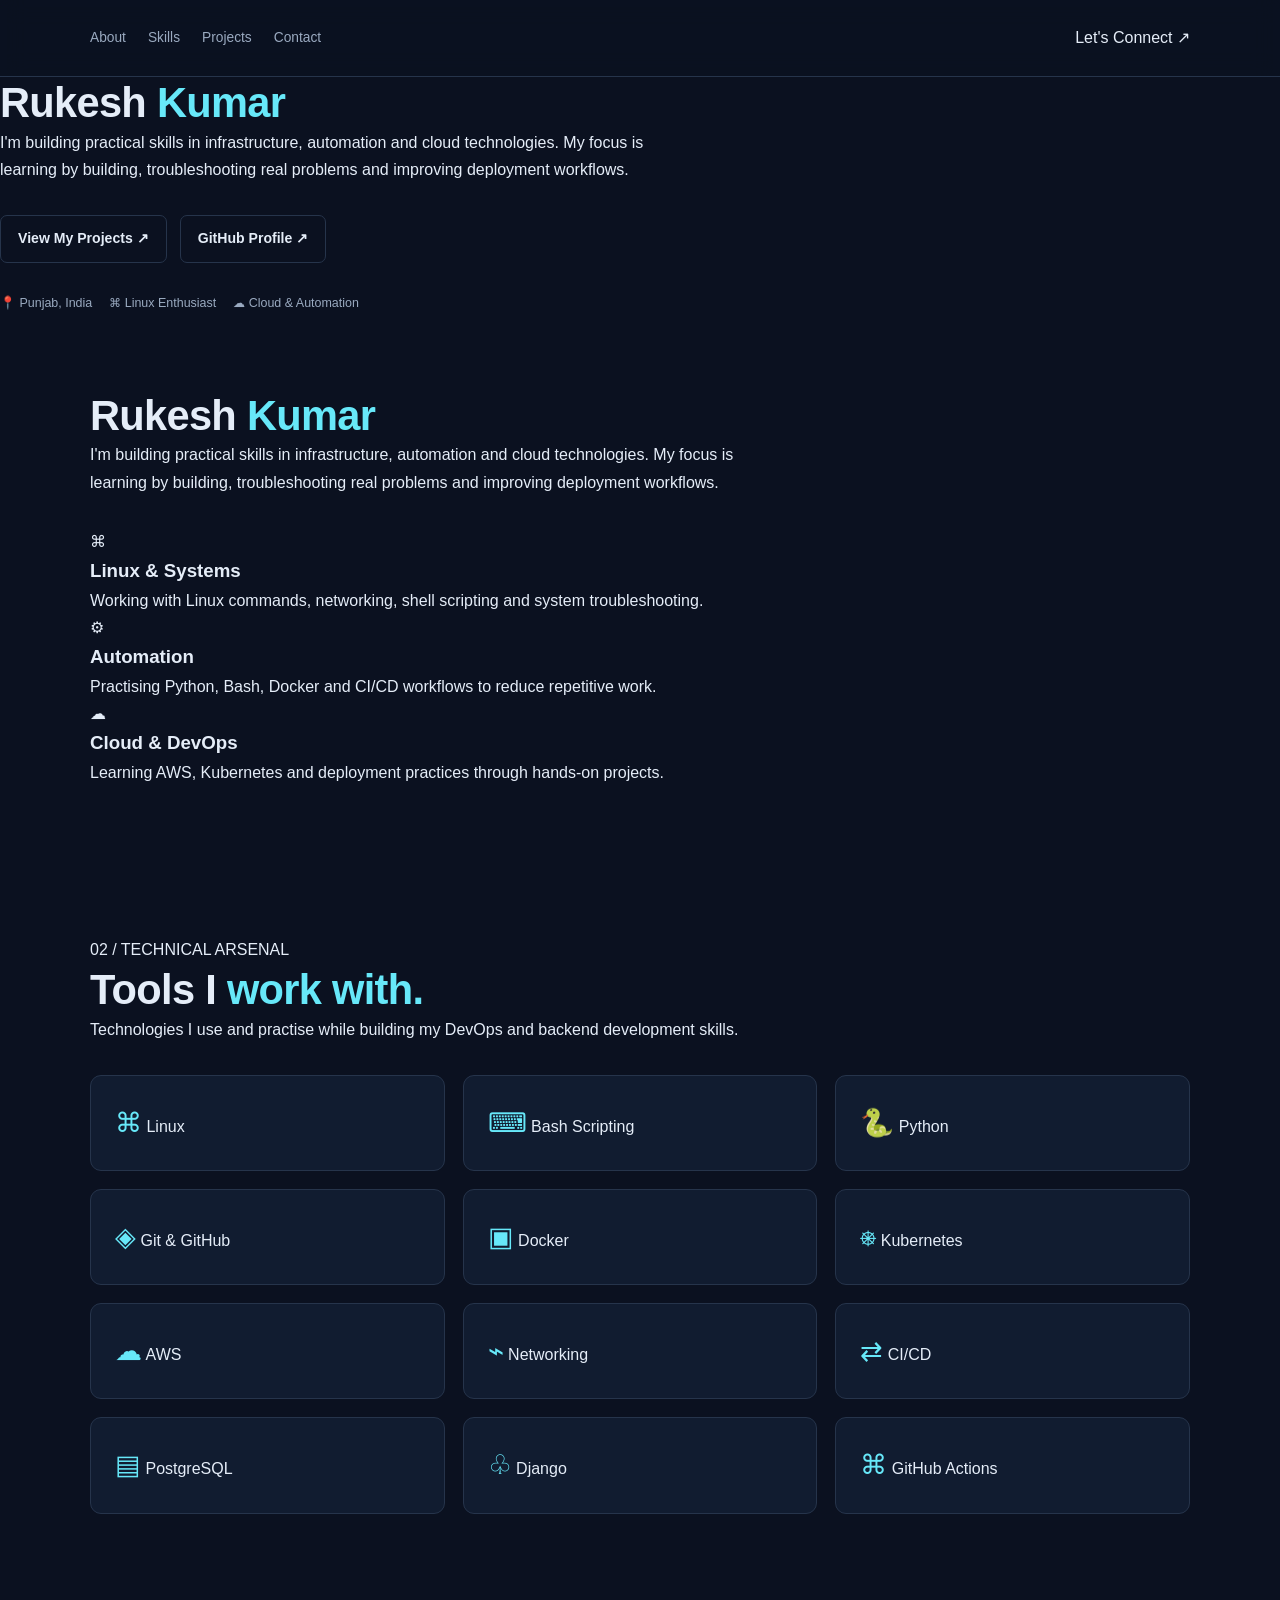
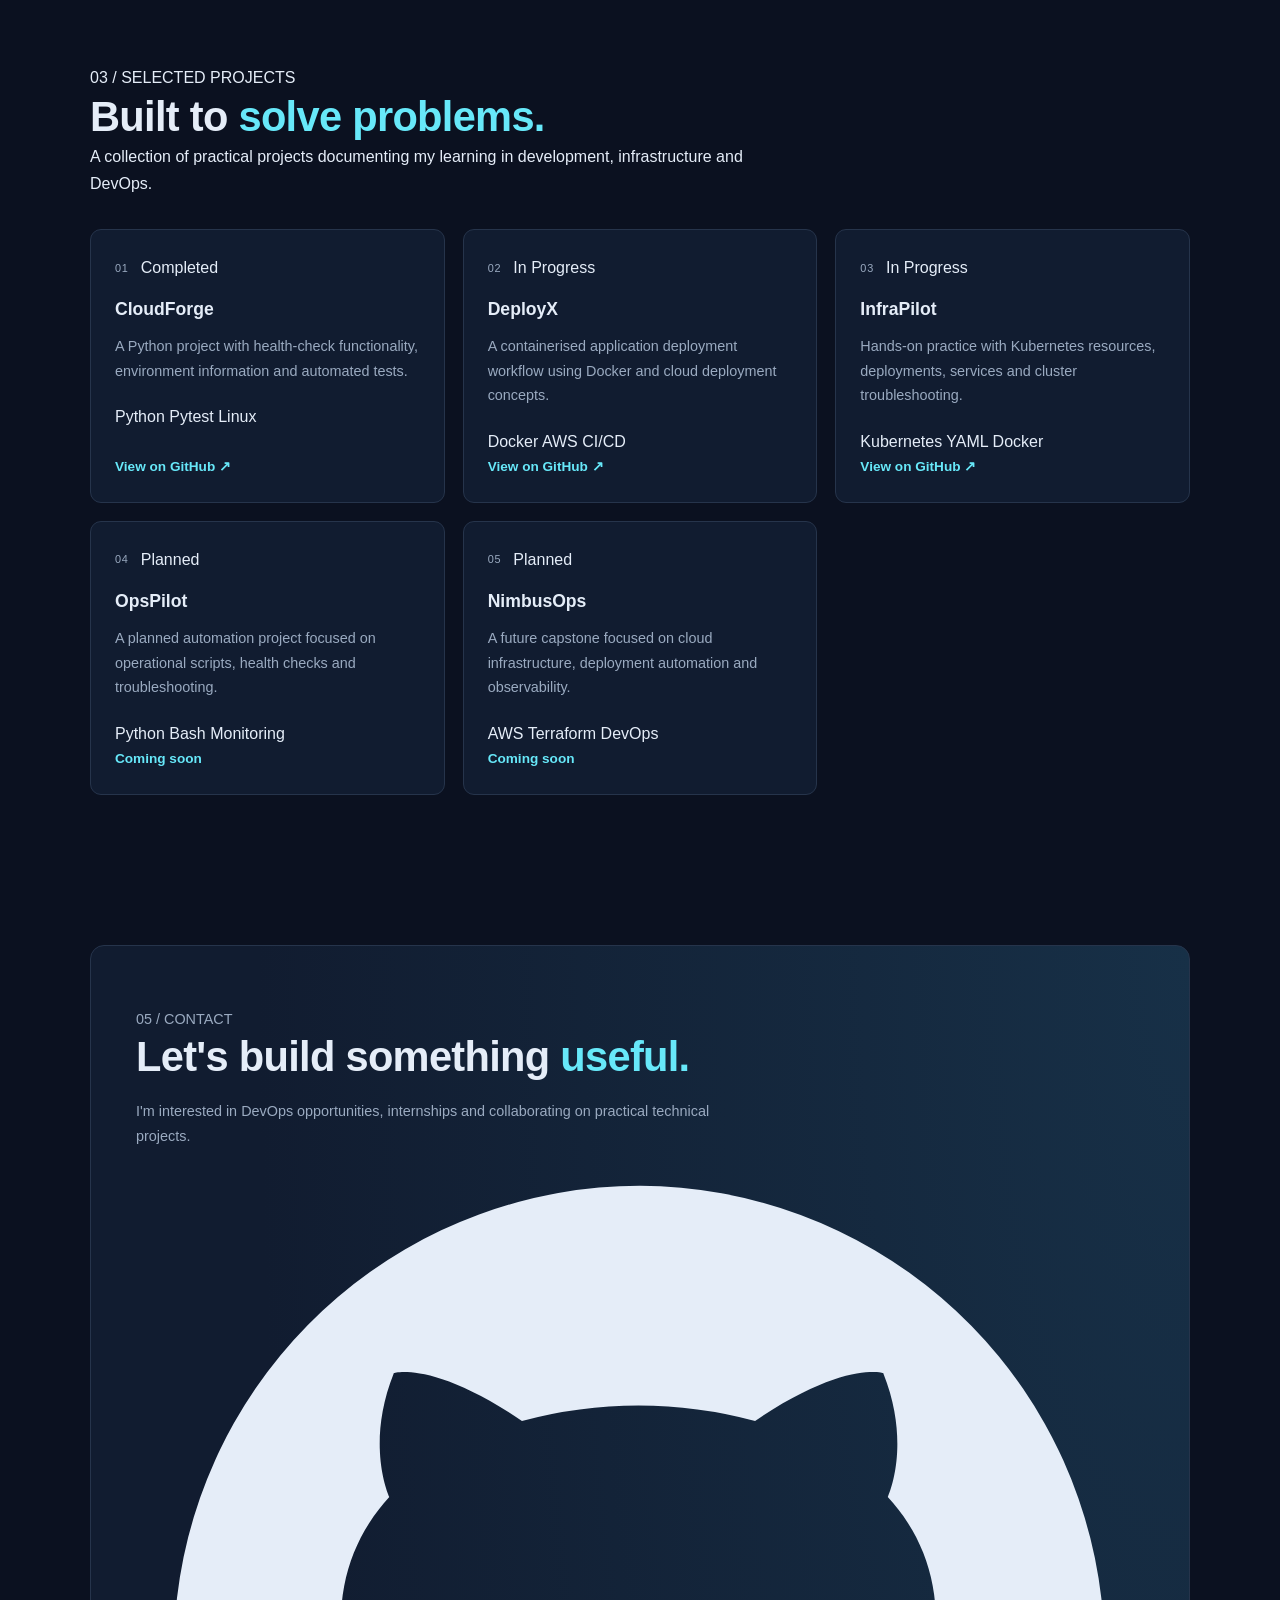
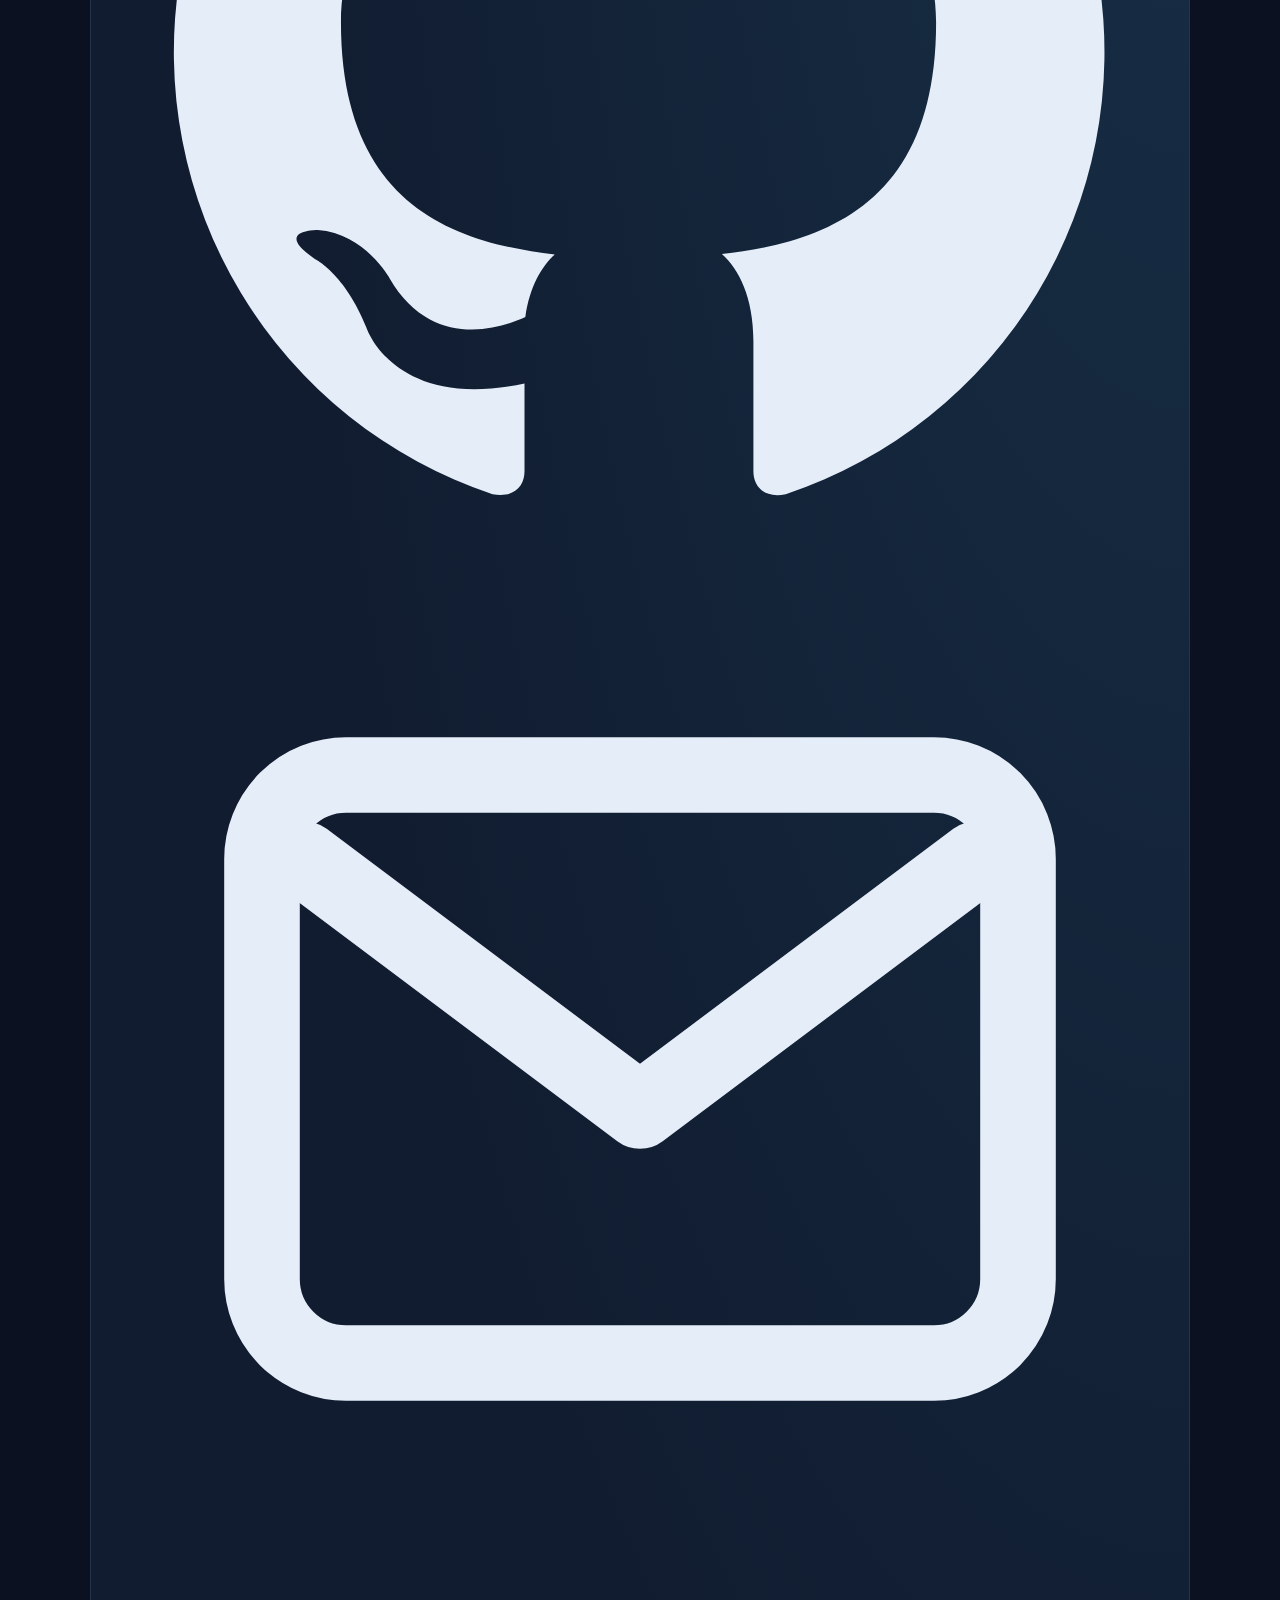
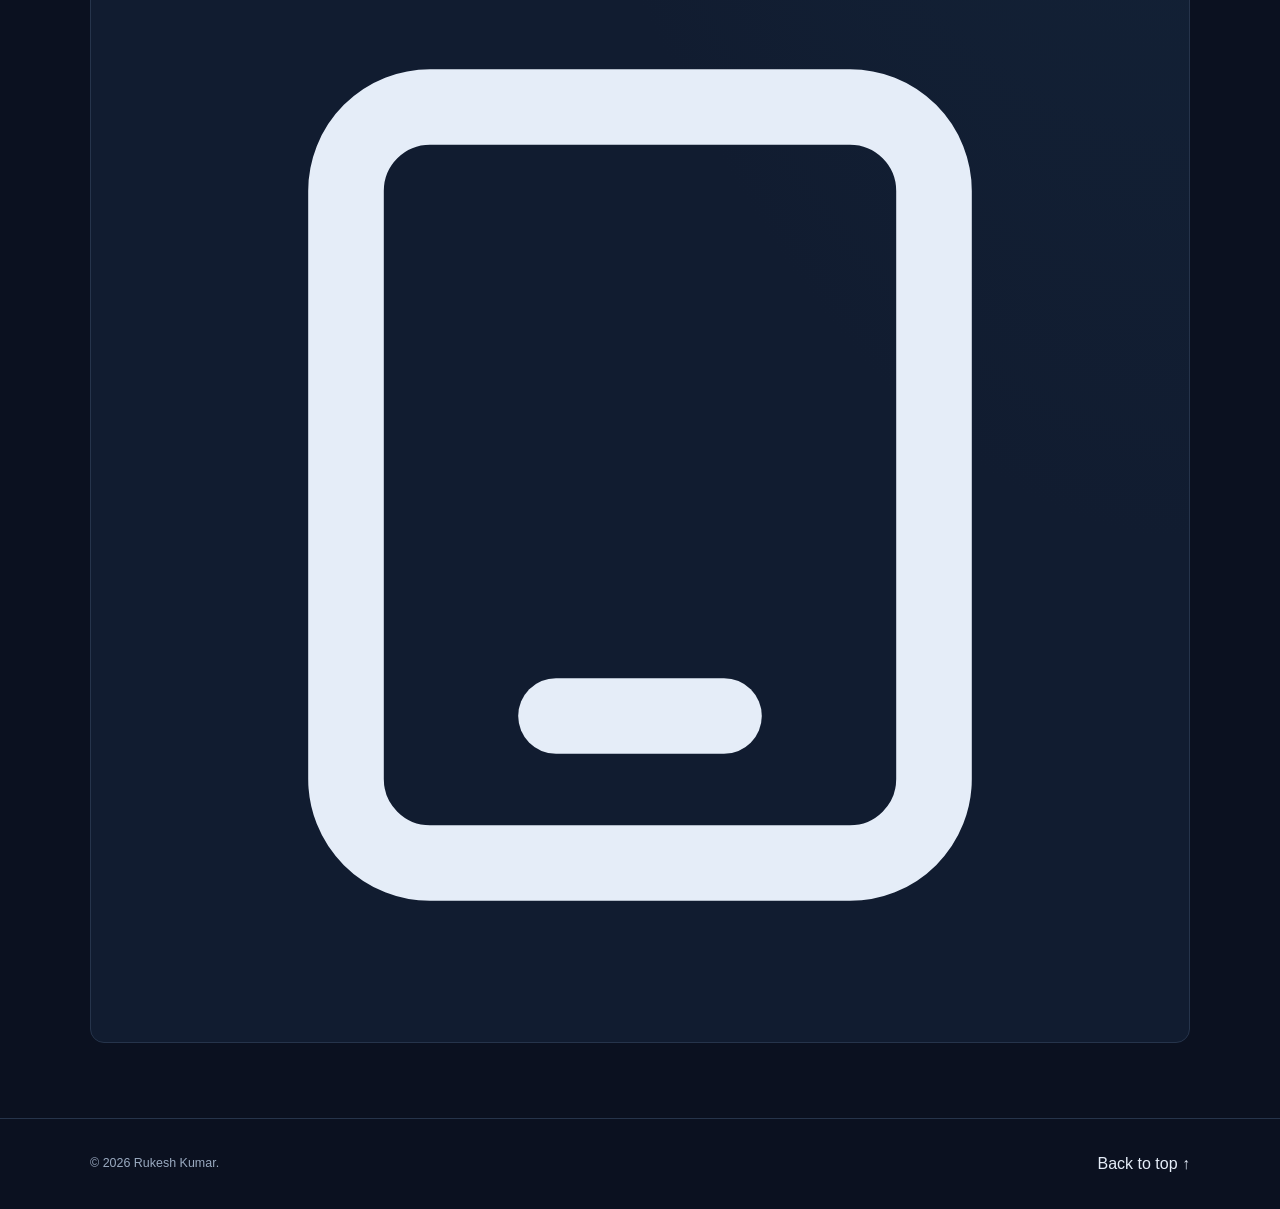
==== index.html @ b5737a1c "Update print statement from 'Hello' to 'Goodbye'" ====
<!DOCTYPE html>
<html lang="en">
<head>
    <meta charset="UTF-8">
    <meta name="viewport" content="width=device-width, initial-scale=1.0">
    <meta name="theme-color" content="#0b1120">
    <title>Rukesh Kumar | DevOps Engineer</title>
    <link rel="stylesheet" href="style.css">
</head>

<body>

    <!-- Navbar -->
    <header class="header">
        <nav class="navbar container">

            <div class="nav-links">
                <a href="#about">About</a>
                <a href="#skills">Skills</a>
                <a href="#projects">Projects</a>
                <a href="#contact">Contact</a>
            </div>

            <a href="#contact" class="nav-button">Let's Connect ↗</a>
        </nav>
    </header>

    <main>

        <!-- Hero -->
         <div class="section-heading">
                <h2> Rukesh <span> Kumar </span></h2>
                <p>
                    I'm building practical skills in infrastructure, automation
                    and cloud technologies. My focus is learning by building,
                    troubleshooting real problems and improving deployment workflows.
                </p>
            </div>

                

                <div class="hero-buttons">
                    <a href="#projects" class="button button-primary">
                        View My Projects ↗
                    </a>

                    <a
                        href="https://github.com/Rukeshkumar914"
                        target="_blank"
                        rel="noopener noreferrer"
                        class="button button-secondary"
                    >
                        GitHub Profile ↗
                    </a>
                </div>

                <div class="hero-meta">
                    <span>📍 Punjab, India</span>
                    <span>⌘ Linux Enthusiast</span>
                    <span>☁ Cloud &amp; Automation</span>
                </div>
            </div>


        <!-- About -->
        <section class="section container" id="about">
            <div class="section-heading">
                <h2> Rukesh <span> Kumar </span></h2>
                <p>
                    I'm building practical skills in infrastructure, automation
                    and cloud technologies. My focus is learning by building,
                    troubleshooting real problems and improving deployment workflows.
                </p>
            </div>

            <div class="about-grid">
                <article class="info-card">
                    <span class="card-symbol">⌘</span>
                    <h3>Linux &amp; Systems</h3>
                    <p>
                        Working with Linux commands, networking, shell scripting
                        and system troubleshooting.
                    </p>
                </article>

                <article class="info-card">
                    <span class="card-symbol">⚙</span>
                    <h3>Automation</h3>
                    <p>
                        Practising Python, Bash, Docker and CI/CD workflows to
                        reduce repetitive work.
                    </p>
                </article>

                <article class="info-card">
                    <span class="card-symbol">☁</span>
                    <h3>Cloud &amp; DevOps</h3>
                    <p>
                        Learning AWS, Kubernetes and deployment practices through
                        hands-on projects.
                    </p>
                </article>
            </div>
        </section>

        <!-- Skills -->
        <section class="section container" id="skills">
            <p class="section-label">02 / TECHNICAL ARSENAL</p>

            <div class="section-heading">
                <h2>Tools I <span>work with.</span></h2>
                <p>
                    Technologies I use and practise while building my DevOps
                    and backend development skills.
                </p>
            </div>

            <div class="skills-grid">
                <div class="skill-card">
                    <span class="skill-icon">⌘</span>
                    <span>Linux</span>
                </div>

                <div class="skill-card">
                    <span class="skill-icon">⌨</span>
                    <span>Bash Scripting</span>
                </div>

                <div class="skill-card">
                    <span class="skill-icon">🐍</span>
                    <span>Python</span>
                </div>

                <div class="skill-card">
                    <span class="skill-icon">◈</span>
                    <span>Git &amp; GitHub</span>
                </div>

                <div class="skill-card">
                    <span class="skill-icon">▣</span>
                    <span>Docker</span>
                </div>

                <div class="skill-card">
                    <span class="skill-icon">⎈</span>
                    <span>Kubernetes</span>
                </div>

                <div class="skill-card">
                    <span class="skill-icon">☁</span>
                    <span>AWS</span>
                </div>

                <div class="skill-card">
                    <span class="skill-icon">⌁</span>
                    <span>Networking</span>
                </div>

                <div class="skill-card">
                    <span class="skill-icon">⇄</span>
                    <span>CI/CD</span>
                </div>

                <div class="skill-card">
                    <span class="skill-icon">▤</span>
                    <span>PostgreSQL</span>
                </div>

                <div class="skill-card">
                    <span class="skill-icon">♧</span>
                    <span>Django</span>
                </div>

                <div class="skill-card">
                    <span class="skill-icon">⌘</span>
                    <span>GitHub Actions</span>
                </div>
            </div>
        </section>

        <!-- Projects -->
        <section class="section container" id="projects">
            <p class="section-label">03 / SELECTED PROJECTS</p>

            <div class="section-heading projects-heading">
                <h2>Built to <span>solve problems.</span></h2>
                <p>
                    A collection of practical projects documenting my learning
                    in development, infrastructure and DevOps.
                </p>
            </div>

            <div class="projects-grid">

                <article class="project-card">
                    <div class="project-top">
                        <span class="project-number">01</span>
                        <span class="project-status completed">Completed</span>
                    </div>

                    <h3>CloudForge</h3>
                    <p>
                        A Python project with health-check functionality,
                        environment information and automated tests.
                    </p>

                    <div class="project-tags">
                        <span>Python</span>
                        <span>Pytest</span>
                        <span>Linux</span>
                    </div>

                    <a
                        href="https://github.com/Rukeshkumar914"
                        target="_blank"
                        rel="noopener noreferrer"
                        class="project-link"
                    >
                        View on GitHub ↗
                    </a>
                </article>

                <article class="project-card">
                    <div class="project-top">
                        <span class="project-number">02</span>
                        <span class="project-status progress">In Progress</span>
                    </div>

                    <h3>DeployX</h3>
                    <p>
                        A containerised application deployment workflow using
                        Docker and cloud deployment concepts.
                    </p>

                    <div class="project-tags">
                        <span>Docker</span>
                        <span>AWS</span>
                        <span>CI/CD</span>
                    </div>

                    <a
                        href="https://github.com/Rukeshkumar914"
                        target="_blank"
                        rel="noopener noreferrer"
                        class="project-link"
                    >
                        View on GitHub ↗
                    </a>
                </article>

                <article class="project-card">
                    <div class="project-top">
                        <span class="project-number">03</span>
                        <span class="project-status progress">In Progress</span>
                    </div>

                    <h3>InfraPilot</h3>
                    <p>
                        Hands-on practice with Kubernetes resources,
                        deployments, services and cluster troubleshooting.
                    </p>

                    <div class="project-tags">
                        <span>Kubernetes</span>
                        <span>YAML</span>
                        <span>Docker</span>
                    </div>

                    <a
                        href="https://github.com/Rukeshkumar914"
                        target="_blank"
                        rel="noopener noreferrer"
                        class="project-link"
                    >
                        View on GitHub ↗
                    </a>
                </article>

                <article class="project-card">
                    <div class="project-top">
                        <span class="project-number">04</span>
                        <span class="project-status planned">Planned</span>
                    </div>

                    <h3>OpsPilot</h3>
                    <p>
                        A planned automation project focused on operational
                        scripts, health checks and troubleshooting.
                    </p>

                    <div class="project-tags">
                        <span>Python</span>
                        <span>Bash</span>
                        <span>Monitoring</span>
                    </div>

                    <span class="project-link">Coming soon</span>
                </article>

                <article class="project-card">
                    <div class="project-top">
                        <span class="project-number">05</span>
                        <span class="project-status planned">Planned</span>
                    </div>

                    <h3>NimbusOps</h3>
                    <p>
                        A future capstone focused on cloud infrastructure,
                        deployment automation and observability.
                    </p>

                    <div class="project-tags">
                        <span>AWS</span>
                        <span>Terraform</span>
                        <span>DevOps</span>
                    </div>

                    <span class="project-link">Coming soon</span>
                </article>

            </div>
        </section>

        <!-- Contact -->
        <section class="section container" id="contact">
            <div class="contact-card">
                <p class="section-label">05 / CONTACT</p>

                <h2>Let's build something <span>useful.</span></h2>

                <p class="contact-description">
                    I'm interested in DevOps opportunities, internships and
                    collaborating on practical technical projects.
                </p>

                <div class="contact-buttons">

                    <!-- GitHub icon only -->
                    <a
                        class="contact-icon github-icon"
                        href="https://github.com/Rukeshkumar914"
                        target="_blank"
                        rel="noopener noreferrer"
                        aria-label="GitHub profile"
                        title="GitHub"
                    >
                        <svg viewBox="0 0 24 24" aria-hidden="true">
                            <path
                                fill="currentColor"
                                d="M12 .9a11.1 11.1 0 0 0-3.51 21.63c.56.1.76-.24.76-.54v-2.1c-3.1.67-3.76-1.32-3.76-1.32-.51-1.3-1.24-1.65-1.24-1.65-1.01-.69.08-.68.08-.68 1.12.08 1.71 1.15 1.71 1.15.99 1.7 2.6 1.21 3.23.92.1-.72.39-1.21.7-1.49-2.48-.28-5.09-1.24-5.09-5.52 0-1.22.44-2.21 1.15-2.99-.12-.28-.5-1.42.11-2.95 0 0 .94-.3 3.05 1.14a10.6 10.6 0 0 1 5.55 0c2.11-1.44 3.05-1.14 3.05-1.14.61 1.53.23 2.67.11 2.95.72.78 1.15 1.77 1.15 2.99 0 4.29-2.61 5.23-5.1 5.51.4.35.75 1.03.75 2.08v3.1c0 .3.2.65.77.54A11.1 11.1 0 0 0 12 .9Z"
                            />
                        </svg>
                    </a>

                    <!-- Email icon only -->
                    <a
                        class="contact-icon"
                        href="mailto:yrukesh787@gmail.com"
                        aria-label="Send email"
                        title="Email"
                    >
                        <svg viewBox="0 0 24 24" aria-hidden="true">
                            <rect
                                x="3"
                                y="5"
                                width="18"
                                height="14"
                                rx="2"
                                fill="none"
                                stroke="currentColor"
                                stroke-width="1.8"
                            />
                            <path
                                d="m4 7 8 6 8-6"
                                fill="none"
                                stroke="currentColor"
                                stroke-width="1.8"
                                stroke-linecap="round"
                                stroke-linejoin="round"
                            />
                        </svg>
                    </a>

                    <!-- Phone icon only -->
                    <a
                        class="contact-icon"
                        href="tel:+919142261069"
                        aria-label="Call phone number"
                        title="Phone"
                    >
                        <svg viewBox="0 0 24 24" aria-hidden="true">
                            <path
                                d="M7 3h10a2 2 0 0 1 2 2v14a2 2 0 0 1-2 2H7a2 2 0 0 1-2-2V5a2 2 0 0 1 2-2Z"
                                fill="none"
                                stroke="currentColor"
                                stroke-width="1.8"
                            />
                            <path
                                d="M10 17.5h4"
                                fill="none"
                                stroke="currentColor"
                                stroke-width="1.8"
                                stroke-linecap="round"
                            />
                        </svg>
                    </a>

                </div>
            </div>
        </section>

    </main>

    <!-- Footer -->
    <footer class="footer">
        <div class="container footer-content">
            <p>© 2026 Rukesh Kumar.</p>
            <a href="#home">Back to top ↑</a>
        </div>
    </footer>

</body>
</html>
---- style.css ----
/* ========================================
   1. ROOT & RESET
======================================== */

:root {
  --bg: #0b1120;
  --surface: #111c30;
  --surface-light: #152238;
  --border: #26344b;
  --text: #e5edf8;
  --muted: #9aaac0;
  --accent: #67e8f9;
  --white: #ffffff;
  --green: #4ade80;
}

* {
  margin: 0;
  padding: 0;
  box-sizing: border-box;
}

html {
  scroll-behavior: smooth;
  scroll-padding-top: 100px;
}

body {
  background: var(--bg);
  color: var(--text);
  font-family: Inter, "Segoe UI", Arial, sans-serif;
  line-height: 1.7;
}

a {
  color: inherit;
  text-decoration: none;
}

button,
input {
  font: inherit;
}

.container {
  width: min(1100px, 90%);
  margin: 0 auto;
}

/* ========================================
   2. HEADER & NAVIGATION
======================================== */

.header {
  position: sticky;
  top: 0;
  z-index: 10;
  background: rgba(11, 17, 32, 0.94);
  border-bottom: 1px solid var(--border);
  backdrop-filter: blur(12px);
}

.navbar {
  min-height: 76px;
  display: flex;
  justify-content: space-between;
  align-items: center;
  gap: 24px;
}

.logo {
  flex-shrink: 0;
  font-size: 1.4rem;
  font-weight: 850;
  letter-spacing: 1px;
}

.logo span,
.hero h1 span,
.section-heading h2 span,
.contact-card h2 span {
  color: var(--accent);
}

.nav-links {
  display: flex;
  align-items: center;
  gap: 22px;
}

.nav-links a,
.resume-link {
  color: var(--muted);
  font-size: 0.86rem;
  font-weight: 500;
  transition: color 0.2s ease;
}

.nav-links a:hover,
.resume-link:hover {
  color: var(--accent);
}

.nav-cta {
  white-space: nowrap;
}

/* ========================================
   3. BUTTONS
======================================== */

.button {
  display: inline-flex;
  align-items: center;
  justify-content: center;
  padding: 11px 17px;
  border: 1px solid var(--border);
  border-radius: 7px;
  font-size: 0.88rem;
  font-weight: 650;
  transition:
    transform 0.2s ease,
    background 0.2s ease,
    border-color 0.2s ease,
    color 0.2s ease;
}

.button:hover {
  transform: translateY(-2px);
}

.primary {
  background: var(--accent);
  color: #07111f;
  border-color: var(--accent);
}

.primary:hover {
  background: #a5f3fc;
}

.secondary {
  background: transparent;
}

.secondary:hover {
  border-color: var(--accent);
  color: var(--accent);
}

/* ========================================
   4. HERO SECTION
======================================== */

.hero {
  min-height: 600px;
  display: grid;
  grid-template-columns: 1.15fr 0.85fr;
  align-items: center;
  gap: 50px;
  padding: 75px 0;
}

.eyebrow {
  margin-bottom: 18px;
  color: var(--accent);
  font-size: 0.75rem;
  font-weight: 750;
  letter-spacing: 2px;
}

.status-dot {
  display: inline-block;
  width: 8px;
  height: 8px;
  margin-right: 8px;
  border-radius: 50%;
  background: var(--green);
}

.hero h1 {
  margin-bottom: 24px;
  font-size: clamp(2.4rem, 5vw, 3.8rem);
  line-height: 1.13;
  letter-spacing: -1.8px;
}

.hero-description {
  max-width: 560px;
  color: var(--muted);
  font-size: 1rem;
}

.hero-buttons {
  display: flex;
  flex-wrap: wrap;
  justfiy-context: flex-end; 
  gap: 13px;
  margin-top: 30px;
}

.hero-meta {
  display: flex;
  flex-wrap: wrap;
  justify-content: flex-start; 
  gap: 17px;
  margin-top: 30px;
  margin-left: 0;
  padding-left: 0; 
  color: var(--muted);
  font-size: 0.78rem;
  width: 100%;
}

/* ========================================
   5. TERMINAL
======================================== */

.terminal {
  min-width: 0;
  overflow: hidden;
  border: 1px solid #30415c;
  border-radius: 12px;
  background: #080e19;
  box-shadow: 0 25px 80px rgba(0, 0, 0, 0.22);
}

.terminal-header {
  display: flex;
  align-items: center;
  gap: 13px;
  padding: 13px 17px;
  border-bottom: 1px solid var(--border);
  background: #131e31;
  color: var(--muted);
  font-size: 0.78rem;
}

.terminal-dots {
  display: flex;
  gap: 6px;
}

.terminal-dots span {
  width: 9px;
  height: 9px;
  border-radius: 50%;
  background: #64748b;
}

.terminal-dots span:first-child {
  background: #fb7185;
}

.terminal-dots span:nth-child(2) {
  background: #fbbf24;
}

.terminal-dots span:nth-child(3) {
  background: var(--green);
}

.terminal-body {
  min-height: 260px;
  padding: 27px 23px;
  overflow-wrap: anywhere;
  font-family: "SFMono-Regular", Consolas, monospace;
  font-size: 0.82rem;
}

.terminal-body p {
  margin-bottom: 9px;
}

.green {
  color: var(--green);
}

.output {
  padding-left: 17px;
  color: #9db0ca;
}

.cursor {
  color: var(--accent);
}

/* ========================================
   6. GENERAL SECTIONS
======================================== */

.section {
  padding: 75px 0;
}

.section-heading {
  max-width: 700px;
  margin-bottom: 32px;
}

.section-heading h2,
.contact-card h2 {
  font-size: clamp(1.8rem, 4vw, 2.6rem);
  line-height: 1.25;
  letter-spacing: -0.7px;
}

.section-description {
  margin-top: 12px;
  color: var(--muted);
  font-size: 0.9rem;
}

/* ========================================
   7. ABOUT
======================================== */

.about-card {
  max-width: 850px;
  padding: 30px;
  border: 1px solid var(--border);
  border-radius: 12px;
  background: var(--surface);
  color: var(--muted);
}

.about-card p + p {
  margin-top: 16px;
}

/* ========================================
   8. SKILLS
======================================== */

.skills-grid,
.projects-grid {
  display: grid;
  grid-template-columns: repeat(3, minmax(0, 1fr));
  gap: 18px;
}

.skill-card,
.project-card {
  min-width: 0;
  padding: 24px;
  border: 1px solid var(--border);
  border-radius: 11px;
  background: var(--surface);
  transition:
    border-color 0.2s ease,
    transform 0.2s ease;
}

.skill-card:hover,
.project-card:hover {
  border-color: #4c829b;
  transform: translateY(-3px);
}

.skill-icon,
.project-symbol {
  color: var(--accent);
  font-size: 1.7rem;
}

.skill-card h3,
.project-card h3 {
  margin-top: 14px;
  margin-bottom: 9px;
  font-size: 1.1rem;
}

.skill-card p,
.project-card p,
.contact-card > p:not(.eyebrow) {
  color: var(--muted);
  font-size: 0.9rem;
}

/* ========================================
   9. GITHUB STATS
======================================== */

.github-stats-grid {
  display: grid;
  grid-template-columns: repeat(3, minmax(0, 1fr));
  gap: 18px;
  margin-bottom: 20px;
}

.stat-card {
  min-width: 0;
  padding: 24px;
  border: 1px solid var(--border);
  border-radius: 12px;
  background:
    radial-gradient(
      circle at top right,
      rgba(103, 232, 249, 0.07),
      transparent 60%
    ),
    var(--surface);
  transition: border-color 0.2s ease;
}

.stat-card:hover {
  border-color: #4c829b;
}

.stat-icon {
  display: flex;
  align-items: center;
  justify-content: center;
  width: 42px;
  height: 42px;
  margin-bottom: 18px;
  border: 1px solid var(--border);
  border-radius: 10px;
  background: #0c1729;
  color: var(--accent);
  font-size: 1.4rem;
}

.stat-label {
  color: var(--muted);
  font-size: 0.69rem;
  font-weight: 700;
  letter-spacing: 1.1px;
}

.stat-card h3 {
  margin: 7px 0 3px;
  font-size: 2rem;
  line-height: 1.3;
  overflow-wrap: anywhere;
}

.stat-description {
  color: var(--muted);
  font-size: 0.78rem;
}

/* ========================================
   10. LANGUAGE DISTRIBUTION
======================================== */

.language-card {
  padding: 28px;
  border: 1px solid var(--border);
  border-radius: 12px;
  background: var(--surface);
}

.card-heading {
  display: flex;
  justify-content: space-between;
  align-items: center;
  gap: 18px;
  margin-bottom: 24px;
}

.card-heading .eyebrow {
  margin-bottom: 5px;
}

.card-heading h3 {
  font-size: 1.25rem;
}

.live-label {
  display: inline-flex;
  align-items: center;
  padding: 6px 10px;
  border: 1px solid var(--border);
  border-radius: 20px;
  color: var(--muted);
  font-size: 0.73rem;
  white-space: nowrap;
}

.live-label .status-dot {
  width: 7px;
  height: 7px;
}

.language-bar {
  display: flex;
  width: 100%;
  height: 13px;
  overflow: hidden;
  border-radius: 20px;
  background: #202c40;
}

.language-segment {
  display: block;
  height: 100%;
  min-width: 2px;
  transition: width 0.4s ease;
}

.language-legend {
  display: grid;
  grid-template-columns: repeat(2, minmax(0, 1fr));
  gap: 17px 30px;
  margin-top: 25px;
}

.legend-item,
.legend-label {
  display: flex;
  align-items: center;
}

.legend-item {
  justify-content: space-between;
  gap: 10px;
  color: var(--muted);
  font-size: 0.85rem;
}

.legend-label {
  min-width: 0;
  gap: 9px;
}

.legend-label > span:last-child {
  overflow-wrap: anywhere;
}

.legend-item strong {
  flex-shrink: 0;
  color: var(--text);
  font-size: 0.83rem;
}

.language-dot {
  display: inline-block;
  flex-shrink: 0;
  width: 9px;
  height: 9px;
  border-radius: 50%;
}

.loading-text,
.api-message {
  color: var(--muted);
  font-size: 0.82rem;
}

.api-message {
  margin-top: 24px;
  padding-top: 16px;
  border-top: 1px solid var(--border);
}

/* ========================================
   11. FEATURED PROJECTS TABLE
======================================== */

.projects-table-card {
  overflow: hidden;
  border: 1px solid var(--border);
  border-radius: 12px;
  background: var(--surface);
}

.table-toolbar {
  display: flex;
  justify-content: space-between;
  align-items: center;
  gap: 20px;
  padding: 24px;
  border-bottom: 1px solid var(--border);
}

.table-toolbar h3 {
  margin-bottom: 4px;
  font-size: 1.05rem;
}

.table-toolbar p {
  color: var(--muted);
  font-size: 0.8rem;
}

.table-scroll {
  width: 100%;
  overflow-x: auto;
  scrollbar-color: #344760 #111c30;
  scrollbar-width: thin;
}

.projects-table {
  width: 100%;
  border-collapse: collapse;
  text-align: left;
  font-size: 0.82rem;
}

.projects-table th,
.projects-table td {
  padding: 18px 16px;
  border-bottom: 1px solid var(--border);
  vertical-align: middle;
}

.projects-table th {
  background: #0d1728;
  color: #c9d7e9;
  font-size: 0.74rem;
  font-weight: 700;
  white-space: nowrap;
}

.projects-table tbody tr {
  transition: background 0.2s ease;
}

.projects-table tbody tr:hover {
  background: var(--surface-light);
}

.projects-table tbody tr:last-child td {
  border-bottom: none;
}

.projects-table td:first-child,
.projects-table th:first-child {
  padding-left: 24px;
}

.repo-name {
  color: var(--accent);
  font-weight: 700;
  overflow-wrap: anywhere;
}

.repo-name:hover {
  text-decoration: underline;
}

.repo-description {
  min-width: 220px;
  max-width: 340px;
  color: var(--muted);
  line-height: 1.5;
}

.language-cell {
  min-width: 130px;
  white-space: nowrap;
}

.language-cell .language-dot {
  margin-right: 8px;
  vertical-align: middle;
}

.updated-cell {
  min-width: 115px;
  color: var(--muted);
  white-space: nowrap;
}

.table-message {
  padding: 35px 20px !important;
  color: var(--muted);
  text-align: center;
}

.table-message a {
  color: var(--accent);
}

.table-footer {
  display: flex;
  justify-content: space-between;
  align-items: center;
  gap: 15px;
  padding: 17px 24px;
  border-top: 1px solid var(--border);
  color: var(--muted);
  font-size: 0.77rem;
}

.table-footer a {
  color: var(--accent);
  font-weight: 650;
}

.table-footer a:hover {
  text-decoration: underline;
}

/* ========================================
   12. PROJECT CARDS
======================================== */

.project-cards-heading {
  margin-top: 75px;
}

.project-top {
  display: flex;
  justify-content: space-between;
  align-items: center;
  gap: 12px;
}

.project-number {
  color: var(--muted);
  font-size: 0.68rem;
  letter-spacing: 0.8px;
}

.project-card {
  display: flex;
  flex-direction: column;
  align-items: flex-start;
}

.project-card > p {
  margin-bottom: 20px;
}

.tags {
  display: flex;
  flex-wrap: wrap;
  gap: 7px;
  margin-bottom: 24px;
}

.tags span {
  padding: 4px 9px;
  border: 1px solid var(--border);
  border-radius: 5px;
  color: #c0d0e5;
  font-size: 0.72rem;
}

.project-link {
  margin-top: auto;
  color: var(--accent);
  font-size: 0.85rem;
  font-weight: 650;
}

.project-link:hover {
  text-decoration: underline;
}

/* ========================================
   13. CONTACT
======================================== */

.contact-card {
  padding: 45px;
  border: 1px solid var(--border);
  border-radius: 14px;
  background:
    radial-gradient(
      ellipse at top right,
      #173047 0%,
      transparent 60%
    ),
    var(--surface);
}

.contact-card > p:not(.eyebrow) {
  max-width: 600px;
  margin-top: 16px;
}

/* ========================================
   14. FOOTER
======================================== */

.footer {
  border-top: 1px solid var(--border);
}

.footer-content {
  min-height: 90px;
  display: flex;
  justify-content: space-between;
  align-items: center;
  gap: 18px;
}

.footer-content p {
  color: var(--muted);
  font-size: 0.78rem;
}

/* ========================================
   15. TABLET RESPONSIVE
======================================== */

@media (max-width: 1000px) {
  .navbar {
    gap: 16px;
  }

  .nav-links {
    gap: 14px;
  }

  .nav-links a {
    font-size: 0.8rem;
  }

  .hero {
    gap: 35px;
  }

  .projects-table {
    min-width: 900px;
  }
}

@media (max-width: 850px) {
  .navbar {
    flex-wrap: wrap;
    padding: 15px 0;
  }

  .nav-links {
    order: 3;
    width: 100%;
    justify-content: center;
    flex-wrap: wrap;
    gap: 18px;
  }

  .hero {
    min-height: auto;
    grid-template-columns: 1fr;
    gap: 38px;
  }

  .terminal {
    width: 100%;
    max-width: 600px;
  }

  .skills-grid,
  .projects-grid {
    grid-template-columns: repeat(2, minmax(0, 1fr));
  }

  .github-stats-grid {
    grid-template-columns: repeat(3, minmax(0, 1fr));
    gap: 12px;
  }

  .stat-card {
    padding: 18px;
  }

  .stat-card h3 {
    font-size: 1.7rem;
  }
}

/* ========================================
   16. MOBILE RESPONSIVE
======================================== */

@media (max-width: 600px) {
  .container {
    width: min(100% - 32px, 1100px);
  }

  .navbar {
    min-height: 70px;
    gap: 14px;
  }

  .logo {
    font-size: 1.25rem;
  }

  .nav-cta {
    padding: 8px 11px;
    font-size: 0.75rem;
  }

  .nav-links {
    justify-content: flex-start;
    gap: 12px 18px;
  }

  .nav-links a {
    font-size: 0.8rem;
  }

  .hero {
    padding: 55px 0 45px;
  }

  .hero h1 {
    font-size: 2.45rem;
    letter-spacing: -1px;
  }

  .hero-description {
    font-size: 0.92rem;
  }

  .hero-meta {
    flex-direction: column;
    gap: 8px;
  }

  .section {
    padding: 50px 0;
  }

  .section-heading h2,
  .contact-card h2 {
    font-size: 1.9rem;
  }

  .skills-grid,
  .projects-grid {
    grid-template-columns: 1fr;
  }

  .skill-card,
  .project-card {
    padding: 22px;
  }

  .github-stats-grid {
    grid-template-columns: 1fr;
  }

  .stat-card {
    display: grid;
    grid-template-columns: 45px 1fr;
    column-gap: 14px;
    align-items: center;
    padding: 18px;
  }

  .stat-icon {
    grid-row: 1 / span 3;
    margin-bottom: 0;
  }

  .stat-label {
    align-self: end;
  }

  .stat-card h3 {
    margin: 0;
    font-size: 1.6rem;
  }

  .language-card {
    padding: 20px;
  }

  .card-heading {
    align-items: flex-start;
    flex-direction: column;
  }

  .language-legend {
    grid-template-columns: 1fr;
    gap: 13px;
  }

  .table-toolbar {
    align-items: flex-start;
    flex-direction: column;
    padding: 20px;
  }

  .table-footer {
    align-items: flex-start;
    flex-direction: column;
    padding: 17px 20px;
  }

  .projects-table {
    min-width: 850px;
  }

  .project-cards-heading {
    margin-top: 50px;
  }

  .about-card,
  .contact-card {
    padding: 24px;
  }

  .footer-content {
    min-height: auto;
    flex-direction: column;
    align-items: flex-start;
    padding: 22px 0;
  }
}

/* ========================================
   17. ACCESSIBILITY
======================================== */

a:focus-visible {
  outline: 2px solid var(--accent);
  outline-offset: 4px;
}

@media (prefers-reduced-motion: reduce) {
  html {
    scroll-behavior: auto;
  }

  *,
  *::before,
  *::after {
    transition: none !important;
    animation: none !important;
  }
}
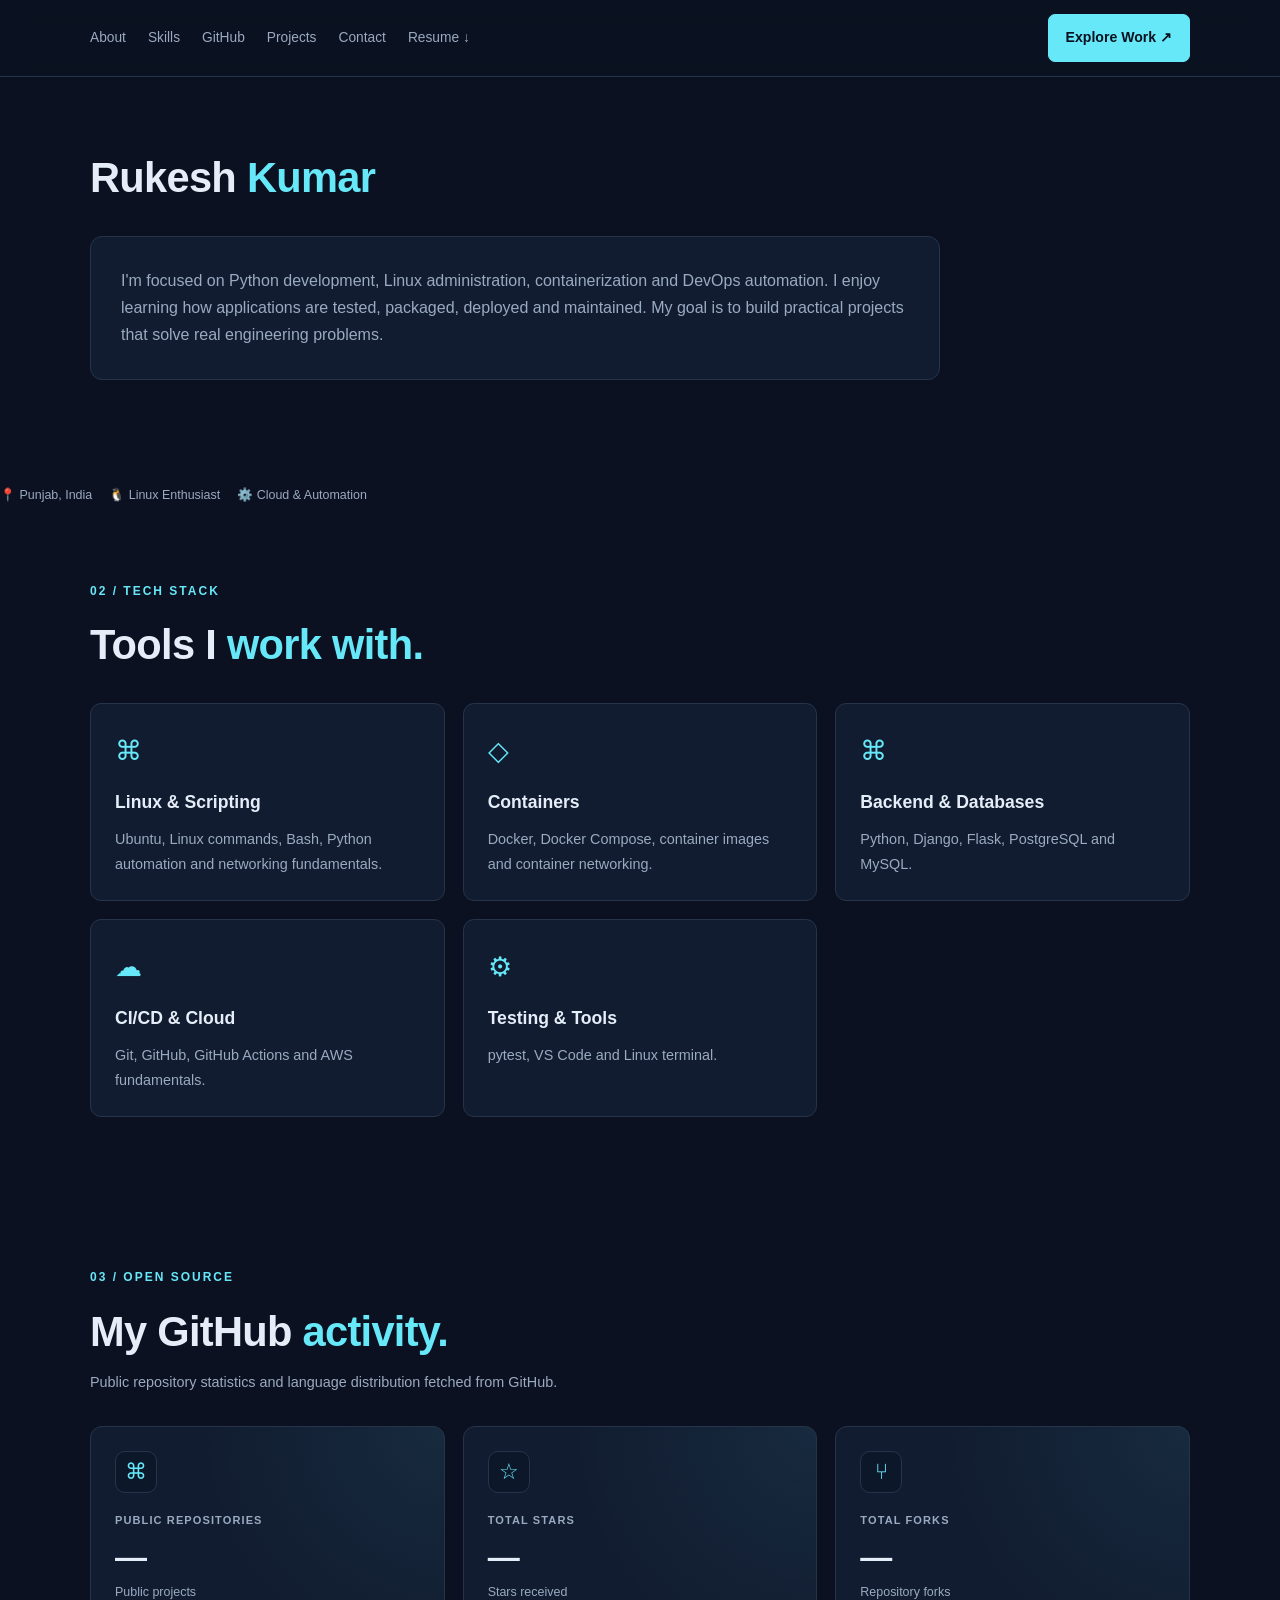
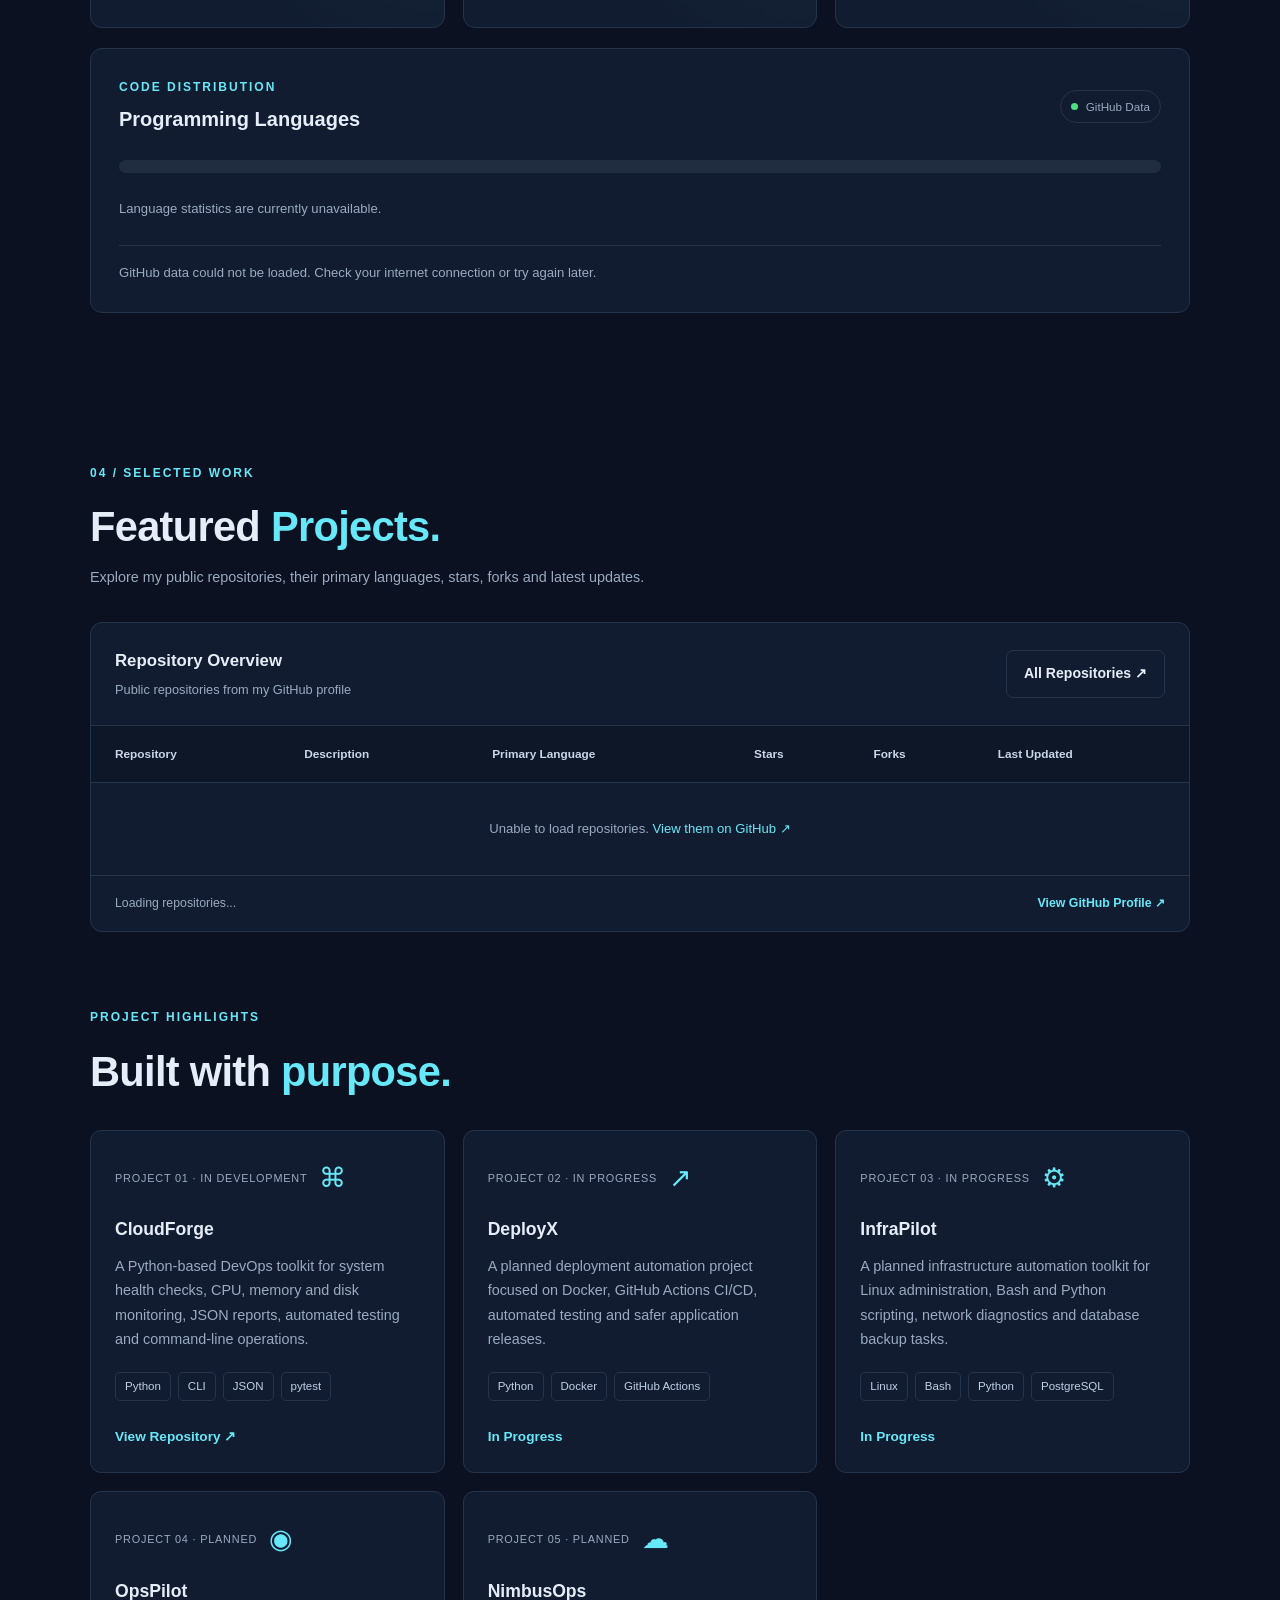
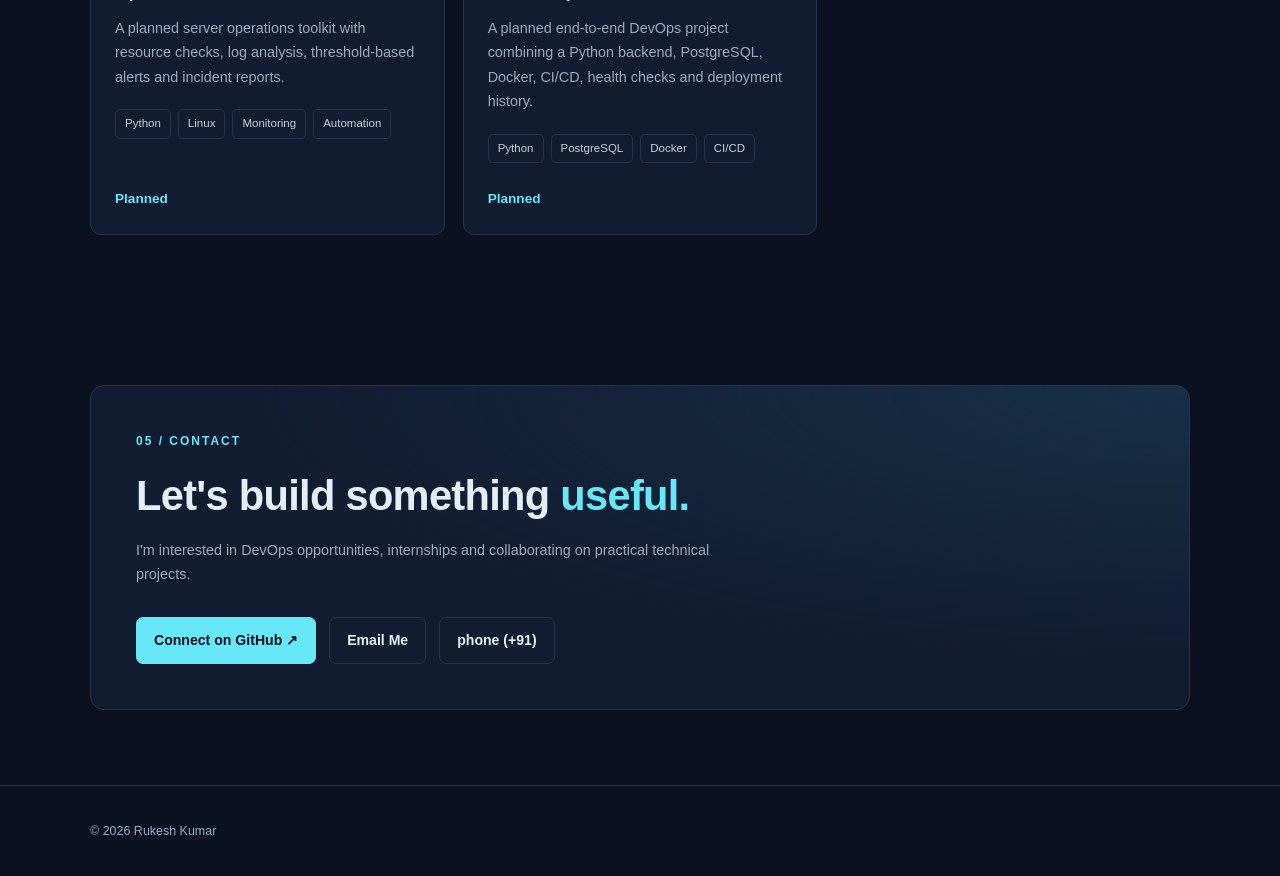
==== commit 13ba1afe: "Update print statement from 'Hello' to 'Goodbye'" ====
--- a/index.html
+++ b/index.html
@@ -1,424 +1,783 @@
+
 
 <!DOCTYPE html>
 <html lang="en">
 <head>
-    <meta charset="UTF-8">
-    <meta name="viewport" content="width=device-width, initial-scale=1.0">
-    <meta name="theme-color" content="#0b1120">
-    <title>Rukesh Kumar | DevOps Engineer</title>
-    <link rel="stylesheet" href="style.css">
+  <meta charset="UTF-8">
+  <meta name="viewport" content="width=device-width, initial-scale=1.0">
+  <meta name="description" content="Rukesh Kumar's DevOps Engineer and Python Developer portfolio.">
+  <meta name="theme-color" content="#0b1120">
+
+  <title>Rukesh Kumar | DevOps Portfolio</title>
+  <link rel="stylesheet" href="style.css">
 </head>
 
 <body>
-
-    <!-- Navbar -->
-    <header class="header">
-        <nav class="navbar container">
-
-            <div class="nav-links">
-                <a href="#about">About</a>
-                <a href="#skills">Skills</a>
-                <a href="#projects">Projects</a>
-                <a href="#contact">Contact</a>
-            </div>
-
-            <a href="#contact" class="nav-button">Let's Connect ↗</a>
-        </nav>
-    </header>
-
-    <main>
-
-        <!-- Hero -->
-         <div class="section-heading">
-                <h2> Rukesh <span> Kumar </span></h2>
-                <p>
-                    I'm building practical skills in infrastructure, automation
-                    and cloud technologies. My focus is learning by building,
-                    troubleshooting real problems and improving deployment workflows.
-                </p>
-            </div>
-
-                
-
-                <div class="hero-buttons">
-                    <a href="#projects" class="button button-primary">
-                        View My Projects ↗
-                    </a>
-
-                    <a
-                        href="https://github.com/Rukeshkumar914"
-                        target="_blank"
-                        rel="noopener noreferrer"
-                        class="button button-secondary"
-                    >
-                        GitHub Profile ↗
-                    </a>
-                </div>
-
-                <div class="hero-meta">
-                    <span>📍 Punjab, India</span>
-                    <span>⌘ Linux Enthusiast</span>
-                    <span>☁ Cloud &amp; Automation</span>
-                </div>
-            </div>
-
-
-        <!-- About -->
-        <section class="section container" id="about">
-            <div class="section-heading">
-                <h2> Rukesh <span> Kumar </span></h2>
-                <p>
-                    I'm building practical skills in infrastructure, automation
-                    and cloud technologies. My focus is learning by building,
-                    troubleshooting real problems and improving deployment workflows.
-                </p>
-            </div>
-
-            <div class="about-grid">
-                <article class="info-card">
-                    <span class="card-symbol">⌘</span>
-                    <h3>Linux &amp; Systems</h3>
-                    <p>
-                        Working with Linux commands, networking, shell scripting
-                        and system troubleshooting.
-                    </p>
-                </article>
-
-                <article class="info-card">
-                    <span class="card-symbol">⚙</span>
-                    <h3>Automation</h3>
-                    <p>
-                        Practising Python, Bash, Docker and CI/CD workflows to
-                        reduce repetitive work.
-                    </p>
-                </article>
-
-                <article class="info-card">
-                    <span class="card-symbol">☁</span>
-                    <h3>Cloud &amp; DevOps</h3>
-                    <p>
-                        Learning AWS, Kubernetes and deployment practices through
-                        hands-on projects.
-                    </p>
-                </article>
-            </div>
-        </section>
-
-        <!-- Skills -->
-        <section class="section container" id="skills">
-            <p class="section-label">02 / TECHNICAL ARSENAL</p>
-
-            <div class="section-heading">
-                <h2>Tools I <span>work with.</span></h2>
-                <p>
-                    Technologies I use and practise while building my DevOps
-                    and backend development skills.
-                </p>
-            </div>
-
-            <div class="skills-grid">
-                <div class="skill-card">
-                    <span class="skill-icon">⌘</span>
-                    <span>Linux</span>
-                </div>
-
-                <div class="skill-card">
-                    <span class="skill-icon">⌨</span>
-                    <span>Bash Scripting</span>
-                </div>
-
-                <div class="skill-card">
-                    <span class="skill-icon">🐍</span>
-                    <span>Python</span>
-                </div>
-
-                <div class="skill-card">
-                    <span class="skill-icon">◈</span>
-                    <span>Git &amp; GitHub</span>
-                </div>
-
-                <div class="skill-card">
-                    <span class="skill-icon">▣</span>
-                    <span>Docker</span>
-                </div>
-
-                <div class="skill-card">
-                    <span class="skill-icon">⎈</span>
-                    <span>Kubernetes</span>
-                </div>
-
-                <div class="skill-card">
-                    <span class="skill-icon">☁</span>
-                    <span>AWS</span>
-                </div>
-
-                <div class="skill-card">
-                    <span class="skill-icon">⌁</span>
-                    <span>Networking</span>
-                </div>
-
-                <div class="skill-card">
-                    <span class="skill-icon">⇄</span>
-                    <span>CI/CD</span>
-                </div>
-
-                <div class="skill-card">
-                    <span class="skill-icon">▤</span>
-                    <span>PostgreSQL</span>
-                </div>
-
-                <div class="skill-card">
-                    <span class="skill-icon">♧</span>
-                    <span>Django</span>
-                </div>
-
-                <div class="skill-card">
-                    <span class="skill-icon">⌘</span>
-                    <span>GitHub Actions</span>
-                </div>
-            </div>
-        </section>
-
-        <!-- Projects -->
-        <section class="section container" id="projects">
-            <p class="section-label">03 / SELECTED PROJECTS</p>
-
-            <div class="section-heading projects-heading">
-                <h2>Built to <span>solve problems.</span></h2>
-                <p>
-                    A collection of practical projects documenting my learning
-                    in development, infrastructure and DevOps.
-                </p>
-            </div>
-
-            <div class="projects-grid">
-
-                <article class="project-card">
-                    <div class="project-top">
-                        <span class="project-number">01</span>
-                        <span class="project-status completed">Completed</span>
-                    </div>
-
-                    <h3>CloudForge</h3>
-                    <p>
-                        A Python project with health-check functionality,
-                        environment information and automated tests.
-                    </p>
-
-                    <div class="project-tags">
-                        <span>Python</span>
-                        <span>Pytest</span>
-                        <span>Linux</span>
-                    </div>
-
-                    <a
-                        href="https://github.com/Rukeshkumar914"
-                        target="_blank"
-                        rel="noopener noreferrer"
-                        class="project-link"
-                    >
-                        View on GitHub ↗
-                    </a>
-                </article>
-
-                <article class="project-card">
-                    <div class="project-top">
-                        <span class="project-number">02</span>
-                        <span class="project-status progress">In Progress</span>
-                    </div>
-
-                    <h3>DeployX</h3>
-                    <p>
-                        A containerised application deployment workflow using
-                        Docker and cloud deployment concepts.
-                    </p>
-
-                    <div class="project-tags">
-                        <span>Docker</span>
-                        <span>AWS</span>
-                        <span>CI/CD</span>
-                    </div>
-
-                    <a
-                        href="https://github.com/Rukeshkumar914"
-                        target="_blank"
-                        rel="noopener noreferrer"
-                        class="project-link"
-                    >
-                        View on GitHub ↗
-                    </a>
-                </article>
-
-                <article class="project-card">
-                    <div class="project-top">
-                        <span class="project-number">03</span>
-                        <span class="project-status progress">In Progress</span>
-                    </div>
-
-                    <h3>InfraPilot</h3>
-                    <p>
-                        Hands-on practice with Kubernetes resources,
-                        deployments, services and cluster troubleshooting.
-                    </p>
-
-                    <div class="project-tags">
-                        <span>Kubernetes</span>
-                        <span>YAML</span>
-                        <span>Docker</span>
-                    </div>
-
-                    <a
-                        href="https://github.com/Rukeshkumar914"
-                        target="_blank"
-                        rel="noopener noreferrer"
-                        class="project-link"
-                    >
-                        View on GitHub ↗
-                    </a>
-                </article>
-
-                <article class="project-card">
-                    <div class="project-top">
-                        <span class="project-number">04</span>
-                        <span class="project-status planned">Planned</span>
-                    </div>
-
-                    <h3>OpsPilot</h3>
-                    <p>
-                        A planned automation project focused on operational
-                        scripts, health checks and troubleshooting.
-                    </p>
-
-                    <div class="project-tags">
-                        <span>Python</span>
-                        <span>Bash</span>
-                        <span>Monitoring</span>
-                    </div>
-
-                    <span class="project-link">Coming soon</span>
-                </article>
-
-                <article class="project-card">
-                    <div class="project-top">
-                        <span class="project-number">05</span>
-                        <span class="project-status planned">Planned</span>
-                    </div>
-
-                    <h3>NimbusOps</h3>
-                    <p>
-                        A future capstone focused on cloud infrastructure,
-                        deployment automation and observability.
-                    </p>
-
-                    <div class="project-tags">
-                        <span>AWS</span>
-                        <span>Terraform</span>
-                        <span>DevOps</span>
-                    </div>
-
-                    <span class="project-link">Coming soon</span>
-                </article>
-
-            </div>
-        </section>
-
-        <!-- Contact -->
-        <section class="section container" id="contact">
-            <div class="contact-card">
-                <p class="section-label">05 / CONTACT</p>
-
-                <h2>Let's build something <span>useful.</span></h2>
-
-                <p class="contact-description">
-                    I'm interested in DevOps opportunities, internships and
-                    collaborating on practical technical projects.
-                </p>
-
-                <div class="contact-buttons">
-
-                    <!-- GitHub icon only -->
-                    <a
-                        class="contact-icon github-icon"
-                        href="https://github.com/Rukeshkumar914"
-                        target="_blank"
-                        rel="noopener noreferrer"
-                        aria-label="GitHub profile"
-                        title="GitHub"
-                    >
-                        <svg viewBox="0 0 24 24" aria-hidden="true">
-                            <path
-                                fill="currentColor"
-                                d="M12 .9a11.1 11.1 0 0 0-3.51 21.63c.56.1.76-.24.76-.54v-2.1c-3.1.67-3.76-1.32-3.76-1.32-.51-1.3-1.24-1.65-1.24-1.65-1.01-.69.08-.68.08-.68 1.12.08 1.71 1.15 1.71 1.15.99 1.7 2.6 1.21 3.23.92.1-.72.39-1.21.7-1.49-2.48-.28-5.09-1.24-5.09-5.52 0-1.22.44-2.21 1.15-2.99-.12-.28-.5-1.42.11-2.95 0 0 .94-.3 3.05 1.14a10.6 10.6 0 0 1 5.55 0c2.11-1.44 3.05-1.14 3.05-1.14.61 1.53.23 2.67.11 2.95.72.78 1.15 1.77 1.15 2.99 0 4.29-2.61 5.23-5.1 5.51.4.35.75 1.03.75 2.08v3.1c0 .3.2.65.77.54A11.1 11.1 0 0 0 12 .9Z"
-                            />
-                        </svg>
-                    </a>
-
-                    <!-- Email icon only -->
-                    <a
-                        class="contact-icon"
-                        href="mailto:yrukesh787@gmail.com"
-                        aria-label="Send email"
-                        title="Email"
-                    >
-                        <svg viewBox="0 0 24 24" aria-hidden="true">
-                            <rect
-                                x="3"
-                                y="5"
-                                width="18"
-                                height="14"
-                                rx="2"
-                                fill="none"
-                                stroke="currentColor"
-                                stroke-width="1.8"
-                            />
-                            <path
-                                d="m4 7 8 6 8-6"
-                                fill="none"
-                                stroke="currentColor"
-                                stroke-width="1.8"
-                                stroke-linecap="round"
-                                stroke-linejoin="round"
-                            />
-                        </svg>
-                    </a>
-
-                    <!-- Phone icon only -->
-                    <a
-                        class="contact-icon"
-                        href="tel:+919142261069"
-                        aria-label="Call phone number"
-                        title="Phone"
-                    >
-                        <svg viewBox="0 0 24 24" aria-hidden="true">
-                            <path
-                                d="M7 3h10a2 2 0 0 1 2 2v14a2 2 0 0 1-2 2H7a2 2 0 0 1-2-2V5a2 2 0 0 1 2-2Z"
-                                fill="none"
-                                stroke="currentColor"
-                                stroke-width="1.8"
-                            />
-                            <path
-                                d="M10 17.5h4"
-                                fill="none"
-                                stroke="currentColor"
-                                stroke-width="1.8"
-                                stroke-linecap="round"
-                            />
-                        </svg>
-                    </a>
-
-                </div>
-            </div>
-        </section>
-
-    </main>
-
-    <!-- Footer -->
-    <footer class="footer">
-        <div class="container footer-content">
-            <p>© 2026 Rukesh Kumar.</p>
-            <a href="#home">Back to top ↑</a>
+  <!-- NAVIGATION -->
+  <header class="header">
+    <nav class="navbar container">
+
+      <div class="nav-links">
+        <a href="#about">About</a>
+        <a href="#skills">Skills</a>
+        <a href="#github">GitHub</a>
+        <a href="#projects">Projects</a>
+        <a href="#contact">Contact</a>
+        <a class="resume-link" href="assets/resume.pdf" download>
+          Resume ↓
+        </a>
+      </div>
+
+      <a class="button primary nav-cta" href="#projects">
+        Explore Work ↗
+      </a>
+    </nav>
+  </header>
+
+  <main>
+     <!-- ABOUT -->
+    <section class="section container" id="about">
+      <div class="section-heading">
+        <h2> Rukesh <span> Kumar </span></h2>
+      </div>
+
+      <div class="about-card">
+        <p>
+          I'm focused on Python development, Linux administration,
+          containerization and DevOps automation. I enjoy learning
+          how applications are tested, packaged, deployed and maintained.
+          My goal is to build practical projects that solve real
+          engineering problems.
+        </p>
+      </div>
+    </section>
+    
+          </a>
         </div>
-    </footer>
-
+          <div class="hero-meta">
+            <span>📍 Punjab, India</span>
+            <span>🐧 Linux Enthusiast</span>
+            <span>⚙️ Cloud & Automation</span>
+         </div>
+      </div>
+
+    <!-- SKILLS -->
+    <section class="section container" id="skills">
+      <div class="section-heading">
+        <p class="eyebrow">02 / TECH STACK</p>
+        <h2>Tools I <span>work with.</span></h2>
+      </div>
+
+      <div class="skills-grid">
+        <article class="skill-card">
+          <span class="skill-icon">⌘</span>
+          <h3>Linux & Scripting</h3>
+          <p>
+            Ubuntu, Linux commands, Bash, Python automation
+            and networking fundamentals.
+          </p>
+        </article>
+
+        <article class="skill-card">
+          <span class="skill-icon">◇</span>
+          <h3>Containers</h3>
+          <p>
+            Docker, Docker Compose, container images
+            and container networking.
+          </p>
+        </article>
+
+        <article class="skill-card">
+          <span class="skill-icon">⌘</span>
+          <h3>Backend & Databases</h3>
+          <p>
+            Python, Django, Flask, PostgreSQL
+            and MySQL.
+          </p>
+        </article>
+
+        <article class="skill-card">
+          <span class="skill-icon">☁</span>
+          <h3>CI/CD & Cloud</h3>
+          <p>
+            Git, GitHub, GitHub Actions and AWS fundamentals.
+          </p>
+        </article>
+
+        <article class="skill-card">
+          <span class="skill-icon">⚙</span>
+          <h3>Testing & Tools</h3>
+          <p>
+            pytest, VS Code and Linux terminal.
+          </p>
+        </article>
+      </div>
+    </section>
+
+    <!-- GITHUB STATS -->
+    <section class="section container" id="github">
+      <div class="section-heading">
+        <p class="eyebrow">03 / OPEN SOURCE</p>
+        <h2>My GitHub <span>activity.</span></h2>
+        <p class="section-description">
+          Public repository statistics and language distribution
+          fetched from GitHub.
+        </p>
+      </div>
+
+      <div class="github-stats-grid">
+        <article class="stat-card">
+          <div class="stat-icon">⌘</div>
+          <p class="stat-label">PUBLIC REPOSITORIES</p>
+          <h3 id="repo-count">—</h3>
+          <p class="stat-description">Public projects</p>
+        </article>
+
+        <article class="stat-card">
+          <div class="stat-icon">☆</div>
+          <p class="stat-label">TOTAL STARS</p>
+          <h3 id="star-count">—</h3>
+          <p class="stat-description">Stars received</p>
+        </article>
+
+        <article class="stat-card">
+          <div class="stat-icon">⑂</div>
+          <p class="stat-label">TOTAL FORKS</p>
+          <h3 id="fork-count">—</h3>
+          <p class="stat-description">Repository forks</p>
+        </article>
+      </div>
+
+      <!-- LANGUAGE STATISTICS -->
+      <article class="language-card">
+        <div class="card-heading">
+          <div>
+            <p class="eyebrow">CODE DISTRIBUTION</p>
+            <h3>Programming Languages</h3>
+          </div>
+
+          <span class="live-label">
+            <span class="status-dot"></span>
+            GitHub Data
+          </span>
+        </div>
+
+        <div
+          id="language-bar"
+          class="language-bar"
+          aria-label="Programming language distribution"
+        >
+          <span class="language-empty"></span>
+        </div>
+
+        <div id="language-legend" class="language-legend">
+          <p class="loading-text">Loading language statistics...</p>
+        </div>
+
+        <p id="stats-message" class="api-message" aria-live="polite">
+          Fetching public GitHub data...
+        </p>
+      </article>
+    </section>
+
+    <!-- FEATURED PROJECTS TABLE -->
+    <section class="section container" id="projects">
+      <div class="section-heading">
+        <p class="eyebrow">04 / SELECTED WORK</p>
+        <h2>Featured <span>Projects.</span></h2>
+        <p class="section-description">
+          Explore my public repositories, their primary languages,
+          stars, forks and latest updates.
+        </p>
+      </div>
+
+      <div class="projects-table-card">
+        <div class="table-toolbar">
+          <div>
+            <h3>Repository Overview</h3>
+            <p>Public repositories from my GitHub profile</p>
+          </div>
+
+          <a
+            class="button secondary"
+            href="https://github.com/Rukeshkumar914?tab=repositories"
+            target="_blank"
+            rel="noopener noreferrer"
+          >
+            All Repositories ↗
+          </a>
+        </div>
+
+        <div class="table-scroll">
+          <table class="projects-table">
+            <thead>
+              <tr>
+                <th>Repository</th>
+                <th>Description</th>
+                <th>Primary Language</th>
+                <th>Stars</th>
+                <th>Forks</th>
+                <th>Last Updated</th>
+              </tr>
+            </thead>
+
+            <tbody id="repositories-body">
+              <tr>
+                <td colspan="6" class="table-message">
+                  Loading public repositories...
+                </td>
+              </tr>
+            </tbody>
+          </table>
+        </div>
+
+        <div class="table-footer">
+          <span id="repository-count-label">
+            Loading repositories...
+          </span>
+
+          <a
+            href="https://github.com/Rukeshkumar914"
+            target="_blank"
+            rel="noopener noreferrer"
+          >
+            View GitHub Profile ↗
+          </a>
+        </div>
+      </div>
+
+      <!-- PROJECT CARDS -->
+      <div class="section-heading project-cards-heading">
+        <p class="eyebrow">PROJECT HIGHLIGHTS</p>
+        <h2>Built with <span>purpose.</span></h2>
+      </div>
+
+      <div class="projects-grid">
+        <article class="project-card">
+          <div class="project-top">
+            <span class="project-number">PROJECT 01 · IN DEVELOPMENT</span>
+            <span class="project-symbol">⌘</span>
+          </div>
+
+          <h3>CloudForge</h3>
+
+          <p>
+            A Python-based DevOps toolkit for system health checks,
+            CPU, memory and disk monitoring, JSON reports,
+            automated testing and command-line operations.
+          </p>
+
+          <div class="tags">
+            <span>Python</span>
+            <span>CLI</span>
+            <span>JSON</span>
+            <span>pytest</span>
+          </div>
+
+          <a
+            class="project-link"
+            href="https://github.com/Rukeshkumar914/cloudforge"
+            target="_blank"
+            rel="noopener noreferrer"
+          >
+            View Repository ↗
+          </a>
+        </article>
+
+        <article class="project-card">
+          <div class="project-top">
+            <span class="project-number">PROJECT 02 · IN PROGRESS</span>
+            <span class="project-symbol">↗</span>
+          </div>
+
+          <h3>DeployX</h3>
+
+          <p>
+            A planned deployment automation project focused on
+            Docker, GitHub Actions CI/CD, automated testing
+            and safer application releases.
+          </p>
+
+          <div class="tags">
+            <span>Python</span>
+            <span>Docker</span>
+            <span>GitHub Actions</span>
+          </div>
+
+          <span class="project-link">In Progress</span>
+        </article>
+
+        <article class="project-card">
+          <div class="project-top">
+            <span class="project-number">PROJECT 03 · IN PROGRESS</span>
+            <span class="project-symbol">⚙</span>
+          </div>
+
+          <h3>InfraPilot</h3>
+
+          <p>
+            A planned infrastructure automation toolkit for
+            Linux administration, Bash and Python scripting,
+            network diagnostics and database backup tasks.
+          </p>
+
+          <div class="tags">
+            <span>Linux</span>
+            <span>Bash</span>
+            <span>Python</span>
+            <span>PostgreSQL</span>
+          </div>
+
+          <span class="project-link">In Progress</span>
+        </article>
+
+        <article class="project-card">
+          <div class="project-top">
+            <span class="project-number">PROJECT 04 · PLANNED</span>
+            <span class="project-symbol">◉</span>
+          </div>
+
+          <h3>OpsPilot</h3>
+
+          <p>
+            A planned server operations toolkit with resource
+            checks, log analysis, threshold-based alerts
+            and incident reports.
+          </p>
+
+          <div class="tags">
+            <span>Python</span>
+            <span>Linux</span>
+            <span>Monitoring</span>
+            <span>Automation</span>
+          </div>
+
+          <span class="project-link">Planned</span>
+        </article>
+
+        <article class="project-card">
+          <div class="project-top">
+            <span class="project-number">PROJECT 05 · PLANNED</span>
+            <span class="project-symbol">☁</span>
+          </div>
+
+          <h3>NimbusOps</h3>
+
+          <p>
+            A planned end-to-end DevOps project combining a
+            Python backend, PostgreSQL, Docker, CI/CD,
+            health checks and deployment history.
+          </p>
+
+          <div class="tags">
+            <span>Python</span>
+            <span>PostgreSQL</span>
+            <span>Docker</span>
+            <span>CI/CD</span>
+          </div>
+
+          <span class="project-link">Planned</span>
+        </article>
+      </div>
+    </section>
+
+    <!-- CONTACT -->
+    <section class="section container" id="contact">
+      <div class="contact-card">
+        <p class="eyebrow">05 / CONTACT</p>
+        <h2>Let's build something <span>useful.</span></h2>
+
+        <p>
+          I'm interested in DevOps opportunities, internships
+          and collaborating on practical technical projects.
+        </p>
+
+        <div class="hero-buttons">
+          <a
+            class="button primary"
+            href="https://github.com/Rukeshkumar914"
+            target="_blank"
+            rel="noopener noreferrer"
+          >
+            Connect on GitHub ↗
+          </a>
+
+          <a
+            class="button secondary"
+            href="mailto:yrukesh787@gmail.com"
+          >
+            Email Me
+          </a>
+
+          <a
+            class="button third"
+            href="phone:~ 9142261069"
+            >
+            phone (+91)
+            </a>
+        </div>
+      </div>
+    </section>
+  </main>
+
+  <!-- FOOTER -->
+  <footer class="footer">
+    <div class="container footer-content">
+      <p>© <span id="current-year"></span> Rukesh Kumar</p>
+    </div>
+  </footer>
+
+  <!-- GITHUB API INTEGRATION -->
+  <script>
+    const GITHUB_USERNAME = "Rukeshkumar914";
+    const GITHUB_API = "https://api.github.com";
+
+    const languageColors = {
+      Python: "#3572A5",
+      JavaScript: "#f1e05a",
+      TypeScript: "#3178c6",
+      HTML: "#e34c26",
+      CSS: "#563d7c",
+      Shell: "#89e051",
+      Bash: "#89e051",
+      Dockerfile: "#384d54",
+      Go: "#00ADD8",
+      Java: "#b07219",
+      C: "#555555",
+      "C++": "#f34b7d",
+      Ruby: "#701516",
+      PHP: "#4F5D95",
+      Rust: "#dea584",
+      Jupyter: "#DA5B0B",
+      Makefile: "#427819"
+    };
+
+    const defaultLanguageColors = [
+      "#67e8f9",
+      "#a78bfa",
+      "#4ade80",
+      "#fb7185",
+      "#fbbf24",
+      "#38bdf8",
+      "#f472b6",
+      "#c084fc"
+    ];
+
+    const numberFormat = new Intl.NumberFormat("en-US");
+
+    function element(id) {
+      return document.getElementById(id);
+    }
+
+    function safeText(value, fallback = "—") {
+      return typeof value === "string" && value.trim()
+        ? value.trim()
+        : fallback;
+    }
+
+    function getLanguageColor(language, index) {
+      return languageColors[language] ||
+        defaultLanguageColors[index % defaultLanguageColors.length];
+    }
+
+    function formatDate(dateString) {
+      const date = new Date(dateString);
+
+      if (Number.isNaN(date.getTime())) {
+        return "Unknown";
+      }
+
+      return date.toLocaleDateString("en-IN", {
+        day: "numeric",
+        month: "short",
+        year: "numeric"
+      });
+    }
+
+    async function githubFetch(url) {
+      const response = await fetch(url, {
+        headers: {
+          Accept: "application/vnd.github+json"
+        }
+      });
+
+      if (!response.ok) {
+        throw new Error(
+          `GitHub API returned ${response.status}`
+        );
+      }
+
+      return response.json();
+    }
+
+    async function loadGitHubPortfolio() {
+      const statsMessage = element("stats-message");
+      const repositoriesBody = element("repositories-body");
+
+      try {
+        const [profile, repositories] = await Promise.all([
+          githubFetch(
+            `${GITHUB_API}/users/${GITHUB_USERNAME}`
+          ),
+          githubFetch(
+            `${GITHUB_API}/users/${GITHUB_USERNAME}/repos?type=owner&sort=updated&per_page=100`
+          )
+        ]);
+
+        const publicRepositories = repositories.filter(
+          repository =>
+            !repository.private &&
+            !repository.fork &&
+            !repository.archived
+        );
+
+        const totalStars = publicRepositories.reduce(
+          (total, repository) =>
+            total + repository.stargazers_count,
+          0
+        );
+
+        const totalForks = publicRepositories.reduce(
+          (total, repository) =>
+            total + repository.forks_count,
+          0
+        );
+
+        element("repo-count").textContent =
+          numberFormat.format(profile.public_repos);
+
+        element("star-count").textContent =
+          numberFormat.format(totalStars);
+
+        element("fork-count").textContent =
+          numberFormat.format(totalForks);
+
+        element("repository-count-label").textContent =
+          `${publicRepositories.length} repositories displayed`;
+
+        renderRepositories(publicRepositories);
+
+        await loadLanguages(publicRepositories);
+
+        statsMessage.textContent =
+          "Statistics loaded from the GitHub public API.";
+
+      } catch (error) {
+        console.error("GitHub portfolio loading failed:", error);
+
+        statsMessage.textContent =
+          "GitHub data could not be loaded. Check your internet connection or try again later.";
+
+        repositoriesBody.innerHTML = `
+          <tr>
+            <td colspan="6" class="table-message">
+              Unable to load repositories.
+              <a
+                href="https://github.com/${GITHUB_USERNAME}?tab=repositories"
+                target="_blank"
+                rel="noopener noreferrer"
+              >View them on GitHub ↗</a>
+            </td>
+          </tr>
+        `;
+
+        element("language-legend").innerHTML = `
+          <p class="loading-text">
+            Language statistics are currently unavailable.
+          </p>
+        `;
+      }
+    }
+
+    function renderRepositories(repositories) {
+      const body = element("repositories-body");
+      body.replaceChildren();
+
+      if (!repositories.length) {
+        body.innerHTML = `
+          <tr>
+            <td colspan="6" class="table-message">
+              No public repositories found.
+            </td>
+          </tr>
+        `;
+        return;
+      }
+
+      repositories.forEach(repository => {
+        const row = document.createElement("tr");
+
+        const nameCell = document.createElement("td");
+        const link = document.createElement("a");
+
+        link.className = "repo-name";
+        link.href = repository.html_url;
+        link.target = "_blank";
+        link.rel = "noopener noreferrer";
+        link.textContent = repository.name;
+
+        nameCell.appendChild(link);
+
+        const descriptionCell = document.createElement("td");
+        descriptionCell.className = "repo-description";
+        descriptionCell.textContent = safeText(
+          repository.description,
+          "No description provided."
+        );
+
+        const languageCell = document.createElement("td");
+        languageCell.className = "language-cell";
+
+        if (repository.language) {
+          const dot = document.createElement("span");
+          dot.className = "language-dot";
+          dot.style.backgroundColor =
+            getLanguageColor(repository.language, 0);
+
+          languageCell.append(dot, document.createTextNode(
+            repository.language
+          ));
+        } else {
+          languageCell.textContent = "—";
+        }
+
+        const starsCell = document.createElement("td");
+        starsCell.textContent =
+          `☆ ${numberFormat.format(repository.stargazers_count)}`;
+
+        const forksCell = document.createElement("td");
+        forksCell.textContent =
+          `⑂ ${numberFormat.format(repository.forks_count)}`;
+
+        const updatedCell = document.createElement("td");
+        updatedCell.className = "updated-cell";
+        updatedCell.textContent =
+          formatDate(repository.updated_at);
+
+        [
+          nameCell,
+          descriptionCell,
+          languageCell,
+          starsCell,
+          forksCell,
+          updatedCell
+        ].forEach(cell => row.appendChild(cell));
+
+        body.appendChild(row);
+      });
+    }
+
+    async function loadLanguages(repositories) {
+      const languageTotals = {};
+
+      const results = await Promise.allSettled(
+        repositories.map(async repository => {
+          if (!repository.languages_url) {
+            return {};
+          }
+
+          return githubFetch(repository.languages_url);
+        })
+      );
+
+      results.forEach(result => {
+        if (result.status !== "fulfilled") {
+          return;
+        }
+
+        Object.entries(result.value).forEach(
+          ([language, bytes]) => {
+            languageTotals[language] =
+              (languageTotals[language] || 0) + bytes;
+          }
+        );
+      });
+
+      const languages = Object.entries(languageTotals)
+        .sort((a, b) => b[1] - a[1]);
+
+      const bar = element("language-bar");
+      const legend = element("language-legend");
+
+      bar.replaceChildren();
+      legend.replaceChildren();
+
+      const totalBytes = languages.reduce(
+        (total, [, bytes]) => total + bytes,
+        0
+      );
+
+      if (!totalBytes) {
+        legend.innerHTML = `
+          <p class="loading-text">
+            No language statistics are available yet.
+          </p>
+        `;
+        return;
+      }
+
+      // Display the five largest languages individually.
+      // Combine the remaining languages into "Other".
+      const visibleLanguages = languages.slice(0, 5);
+      const remainingLanguages = languages.slice(5);
+
+      if (remainingLanguages.length) {
+        const otherBytes = remainingLanguages.reduce(
+          (total, [, bytes]) => total + bytes,
+          0
+        );
+
+        visibleLanguages.push(["Other", otherBytes]);
+      }
+
+      const visibleTotal = visibleLanguages.reduce(
+        (total, [, bytes]) => total + bytes,
+        0
+      );
+
+      visibleLanguages.forEach(
+        ([language, bytes], index) => {
+          const percentage = bytes / visibleTotal * 100;
+          const color = language === "Other"
+            ? "#64748b"
+            : getLanguageColor(language, index);
+
+          const segment = document.createElement("span");
+          segment.className = "language-segment";
+          segment.style.width = `${percentage}%`;
+          segment.style.backgroundColor = color;
+          segment.title =
+            `${language}: ${percentage.toFixed(2)}%`;
+
+          bar.appendChild(segment);
+
+          const legendItem = document.createElement("div");
+          legendItem.className = "legend-item";
+
+          const label = document.createElement("div");
+          label.className = "legend-label";
+
+          const dot = document.createElement("span");
+          dot.className = "language-dot";
+          dot.style.backgroundColor = color;
+
+          const name = document.createElement("span");
+          name.textContent = language;
+
+          const value = document.createElement("strong");
+          value.textContent = `${percentage.toFixed(2)}%`;
+
+          label.append(dot, name);
+          legendItem.append(label, value);
+          legend.appendChild(legendItem);
+        }
+      );
+    }
+
+    element("current-year").textContent =
+      new Date().getFullYear();
+
+    loadGitHubPortfolio();
+  </script>
 </body>
 </html>
--- a/style.css
+++ b/style.css
@@ -1,4 +1,3 @@
-
 /* ========================================
    1. ROOT & RESET
 ======================================== */
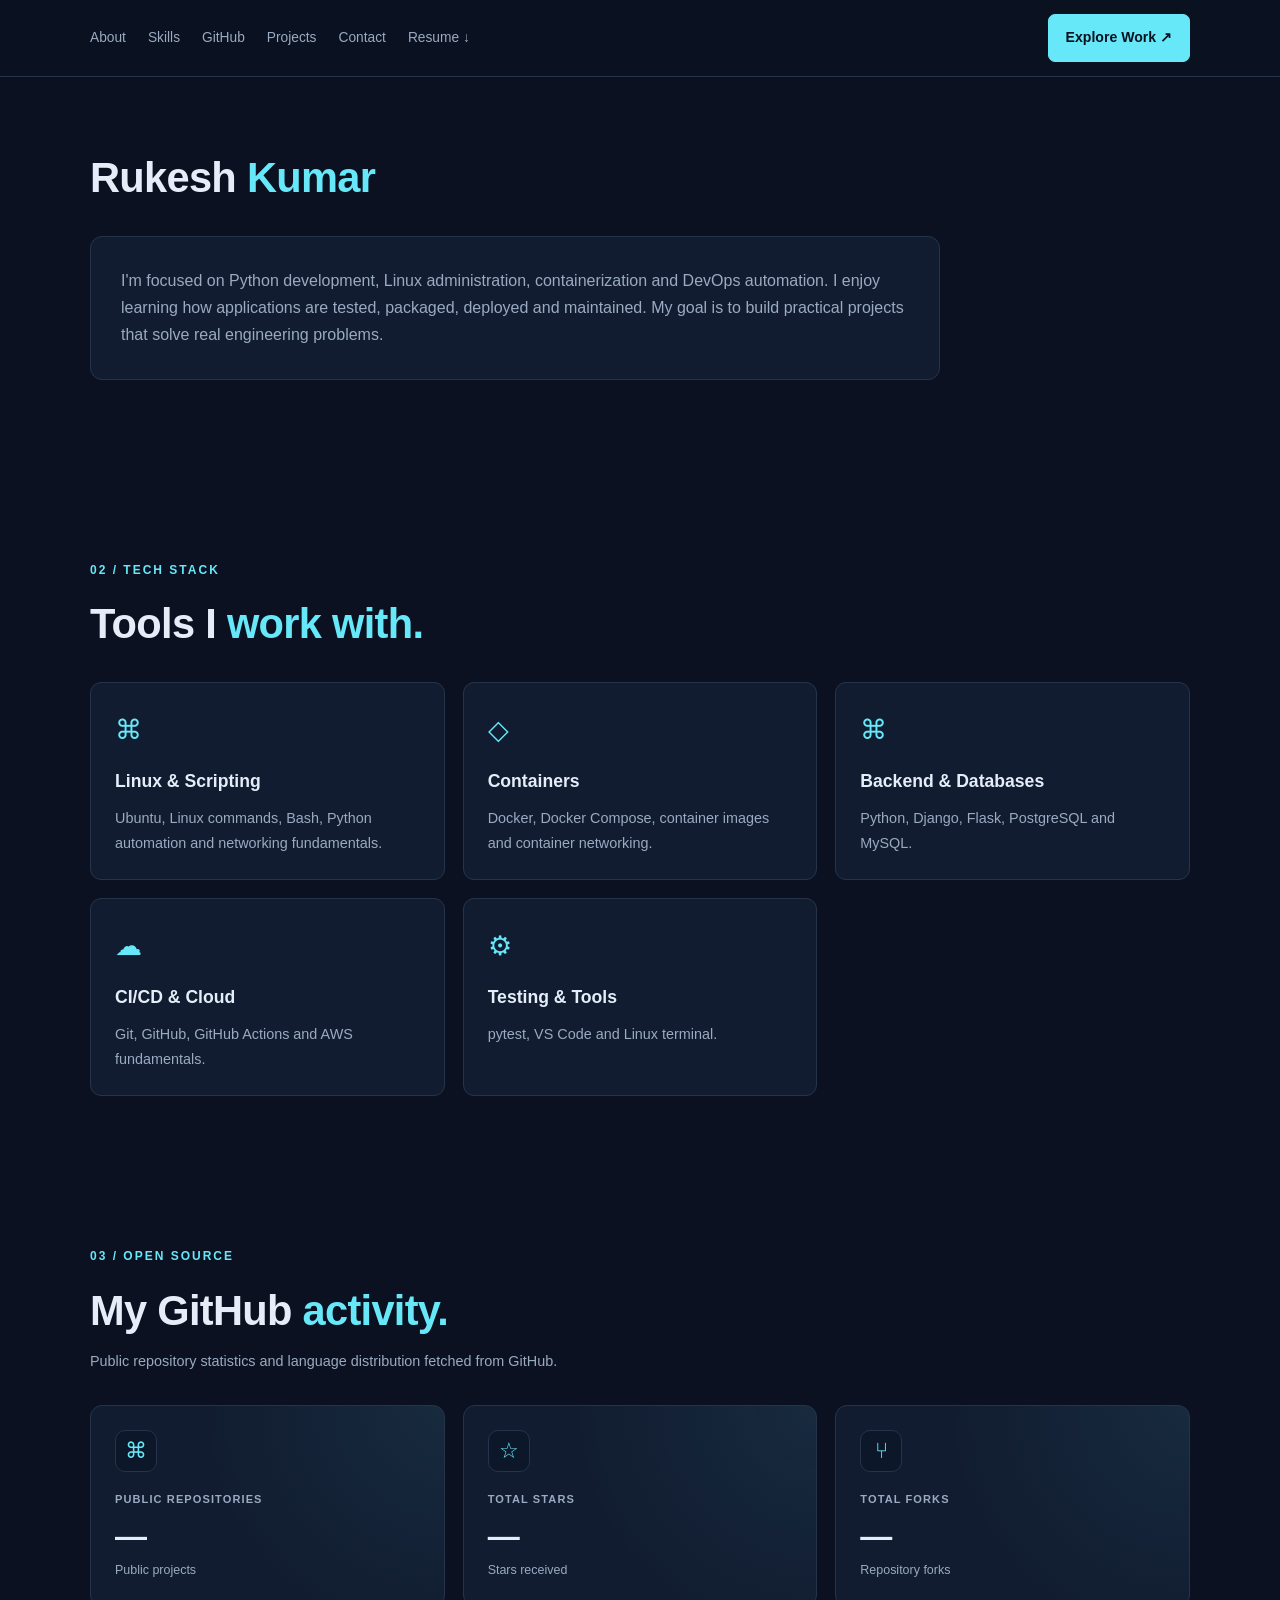
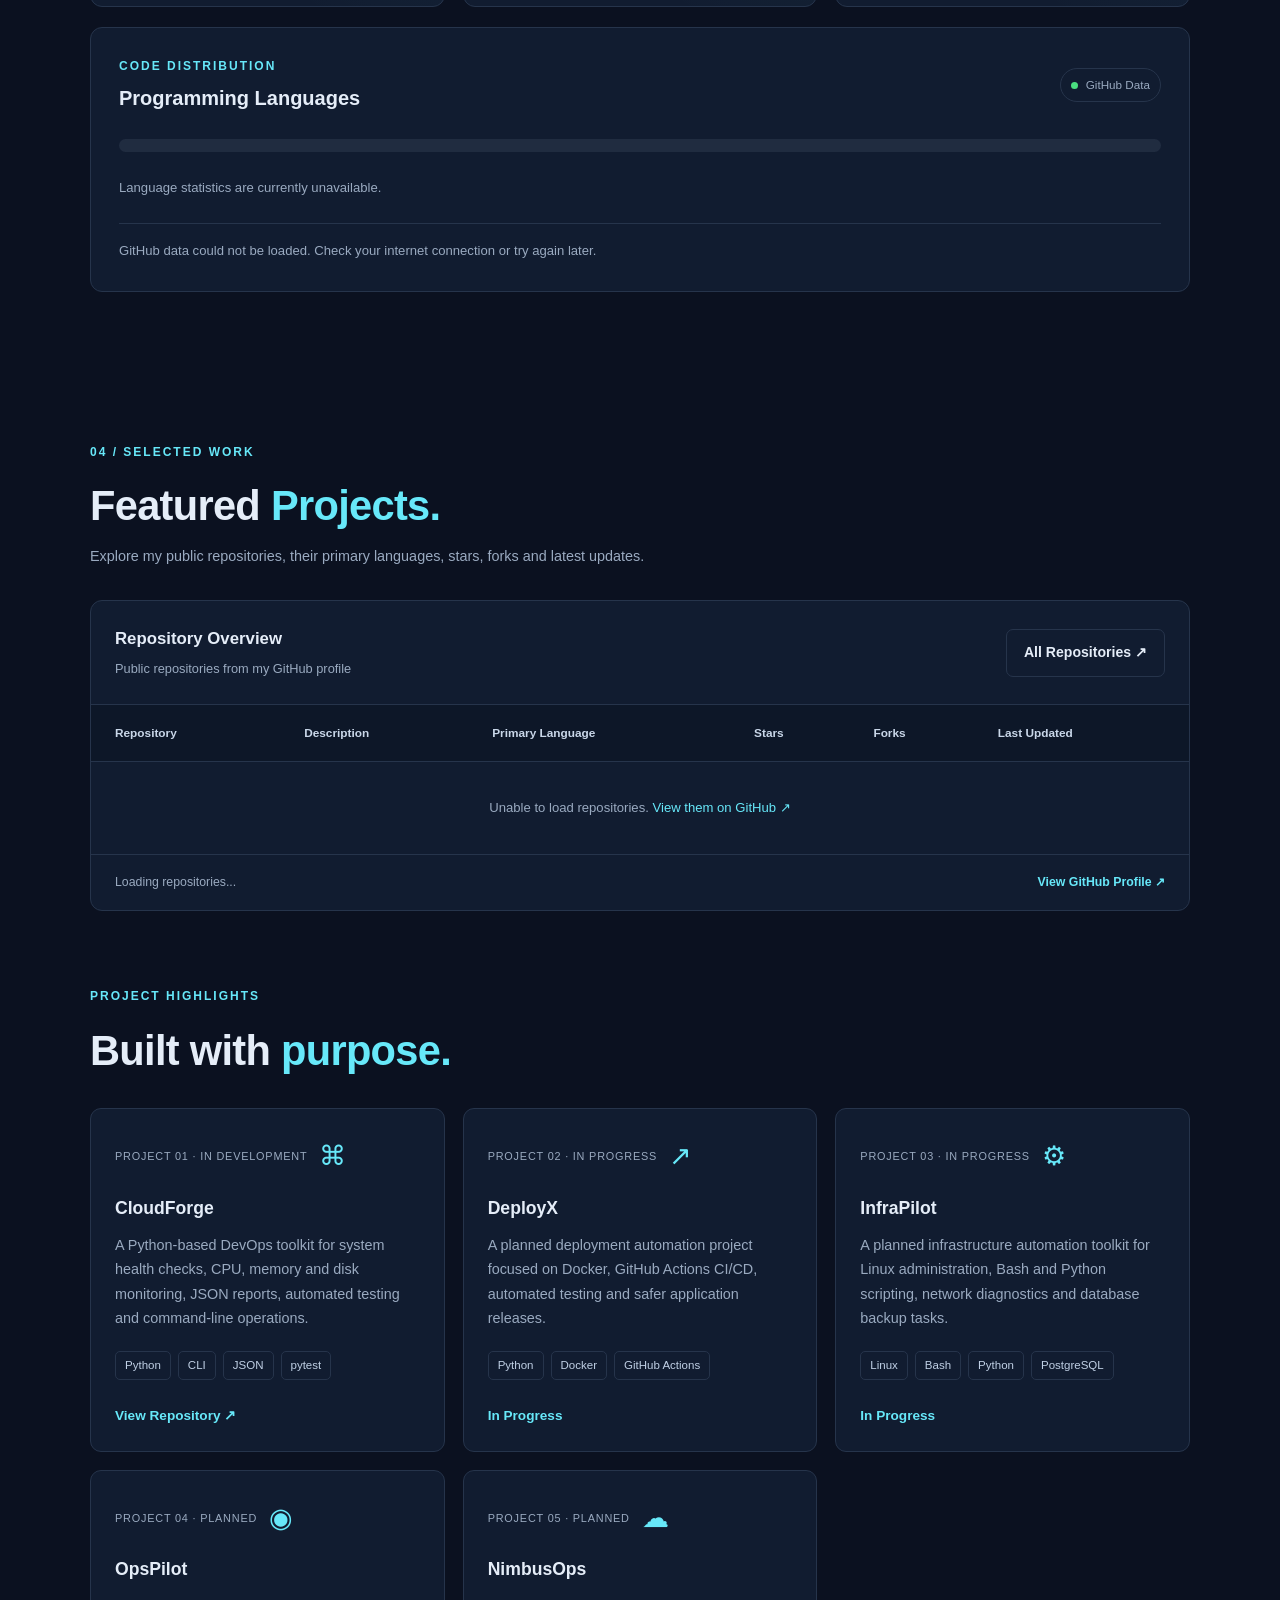
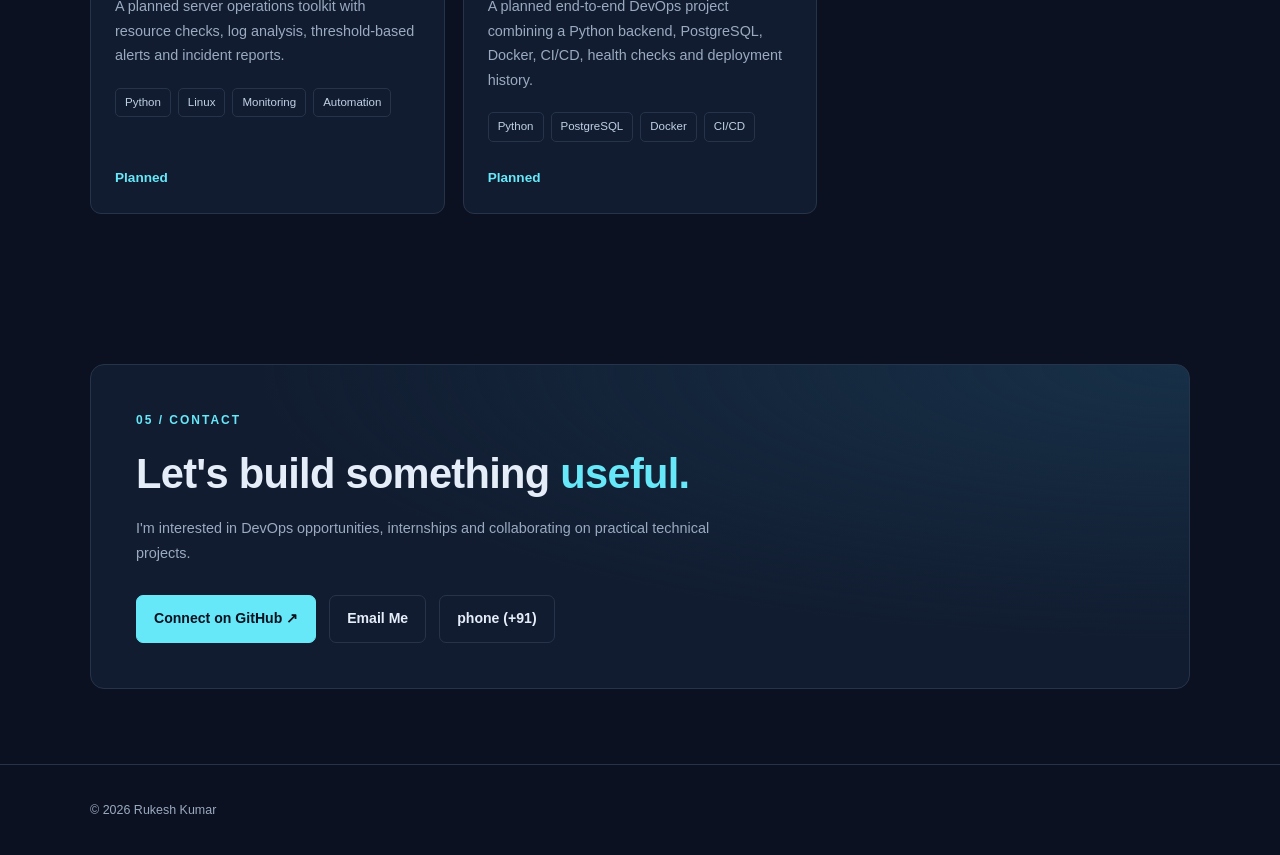
==== commit 097c3269: "Remove metadata from hero section Removed location and skills information from hero section." ====
--- a/index.html
+++ b/index.html
@@ -51,13 +51,12 @@
         </p>
       </div>
     </section>
-    
           </a>
         </div>
           <div class="hero-meta">
-            <span>📍 Punjab, India</span>
-            <span>🐧 Linux Enthusiast</span>
-            <span>⚙️ Cloud & Automation</span>
+            <span></span>
+            <span></span>
+            <span></span>
          </div>
       </div>
 
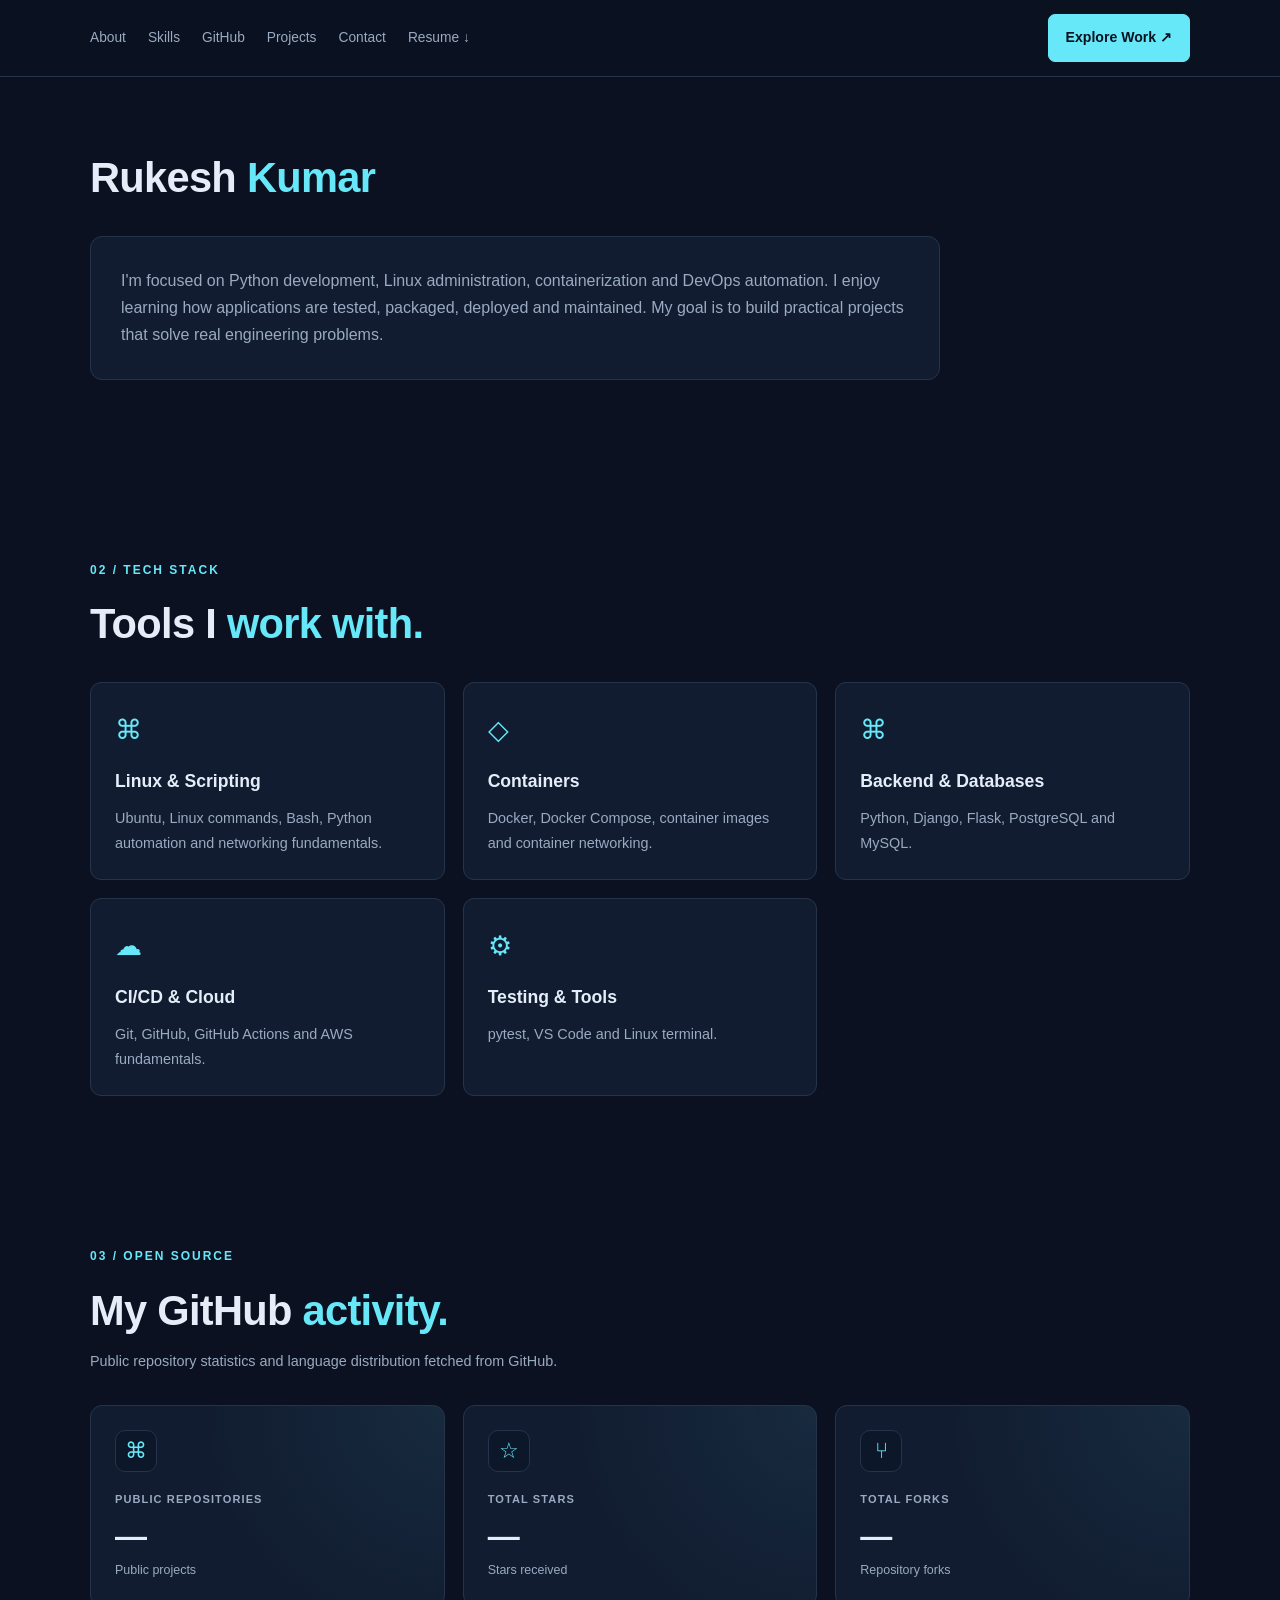
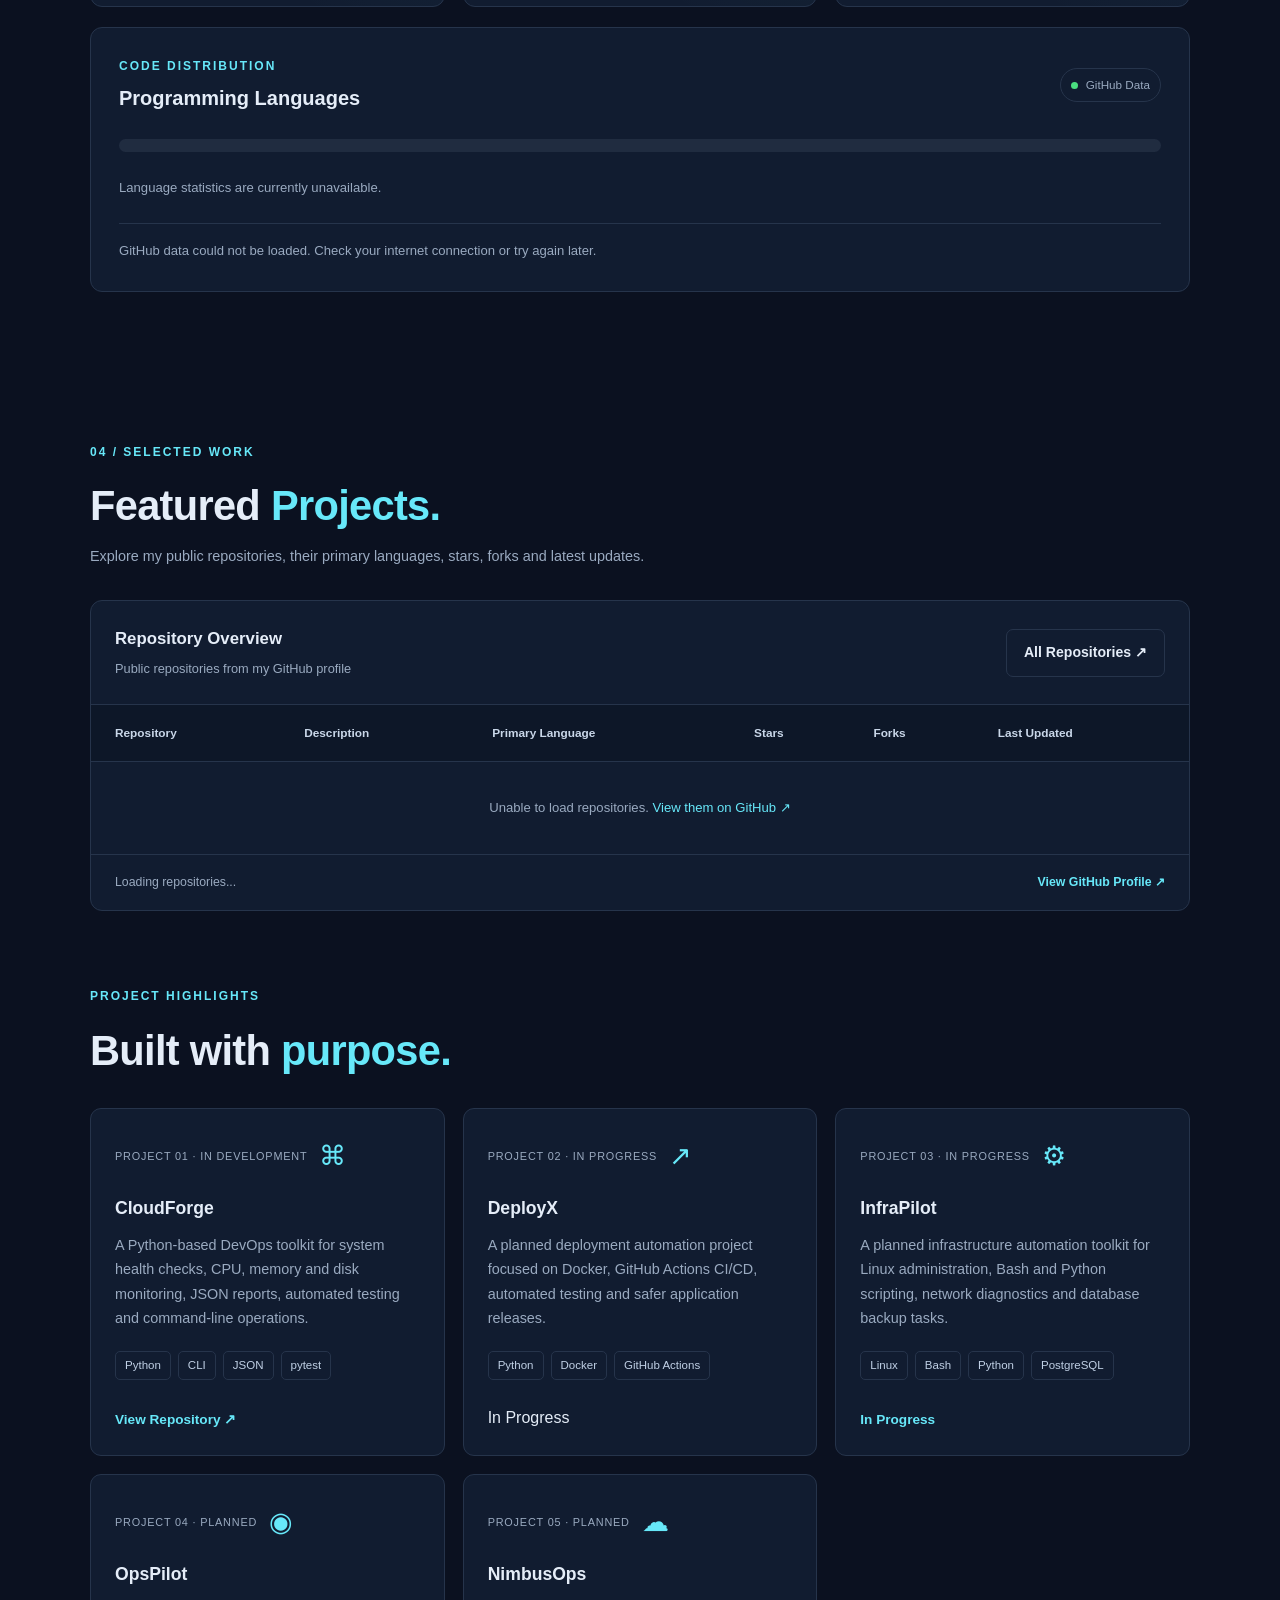
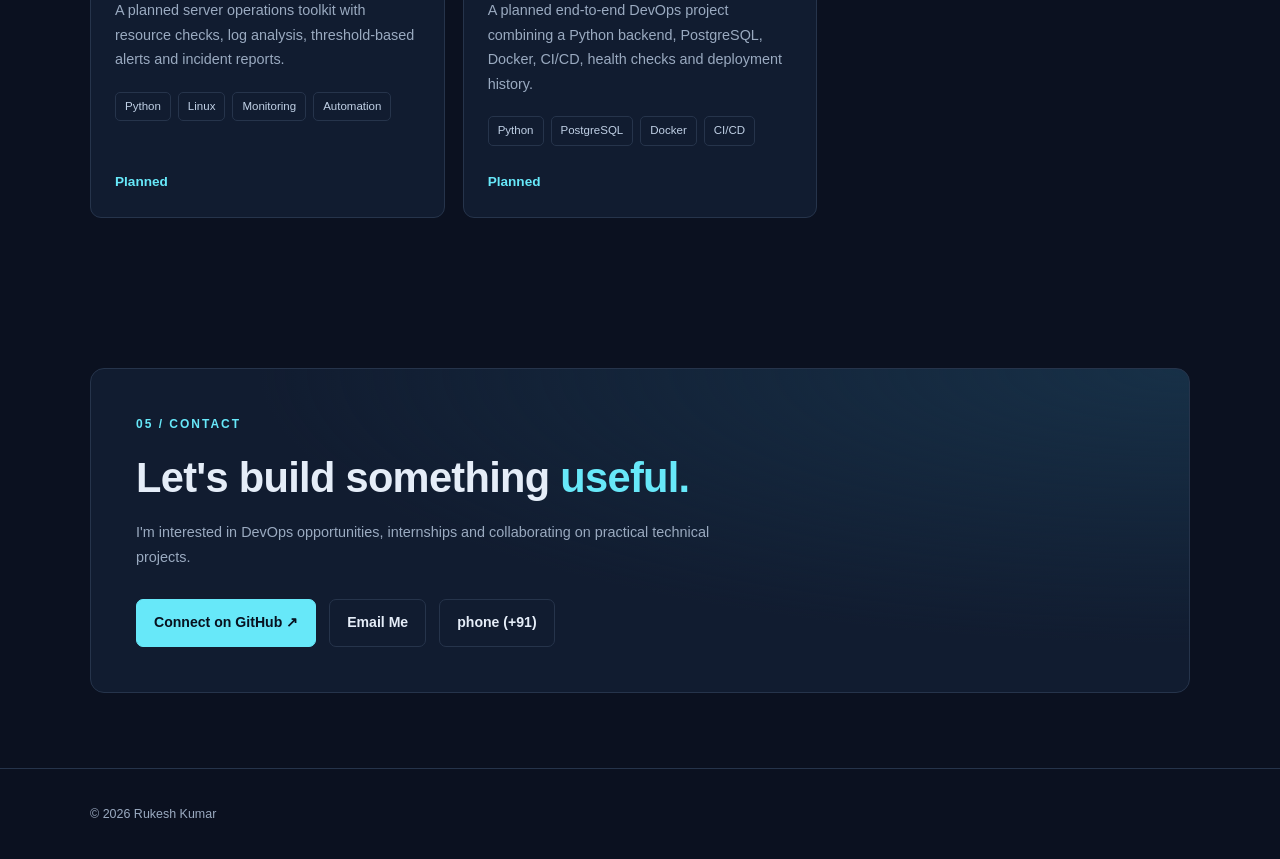
==== commit 5fd2796e: "Update project link in index.html" ====
--- a/index.html
+++ b/index.html
@@ -303,7 +303,7 @@
             <span>GitHub Actions</span>
           </div>
 
-          <span class="project-link">In Progress</span>
+          <span class="https://github.com/Rukeshkumar914/deployx">In Progress</span>
         </article>
 
         <article class="project-card">
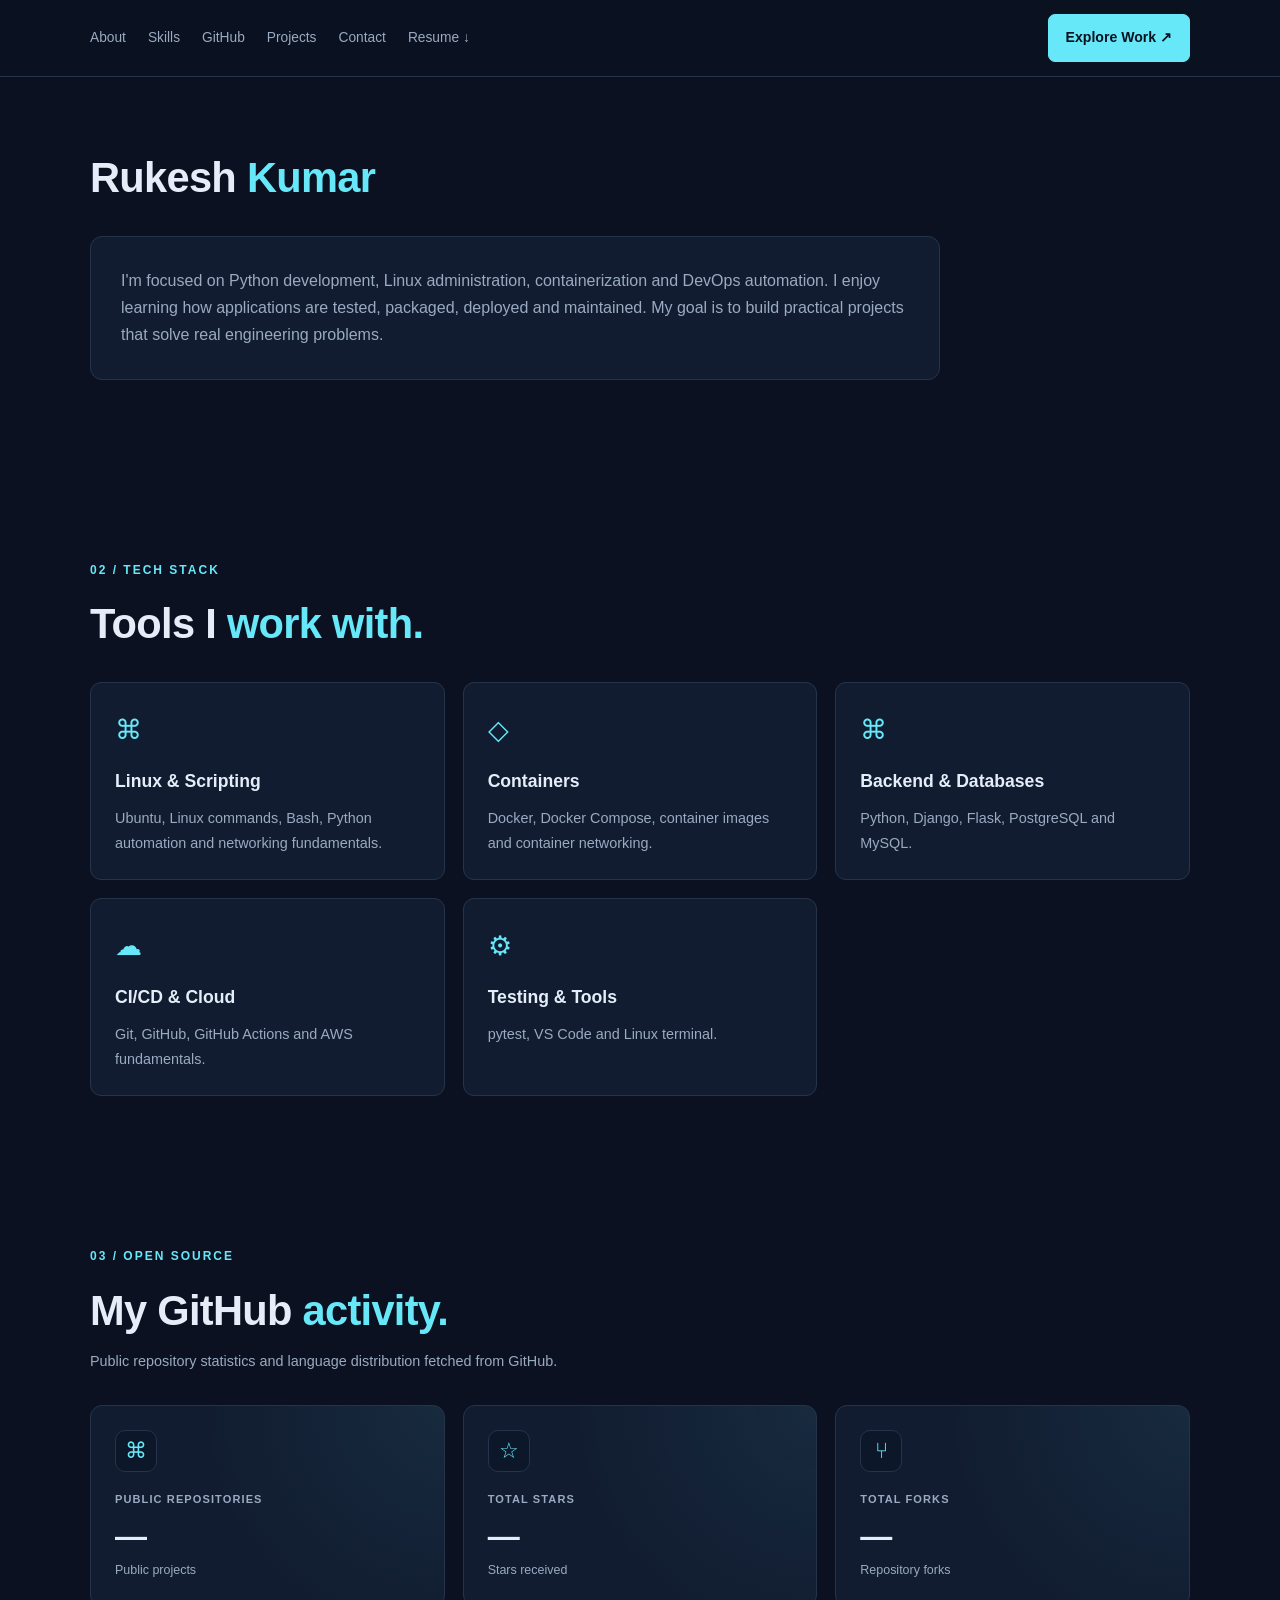
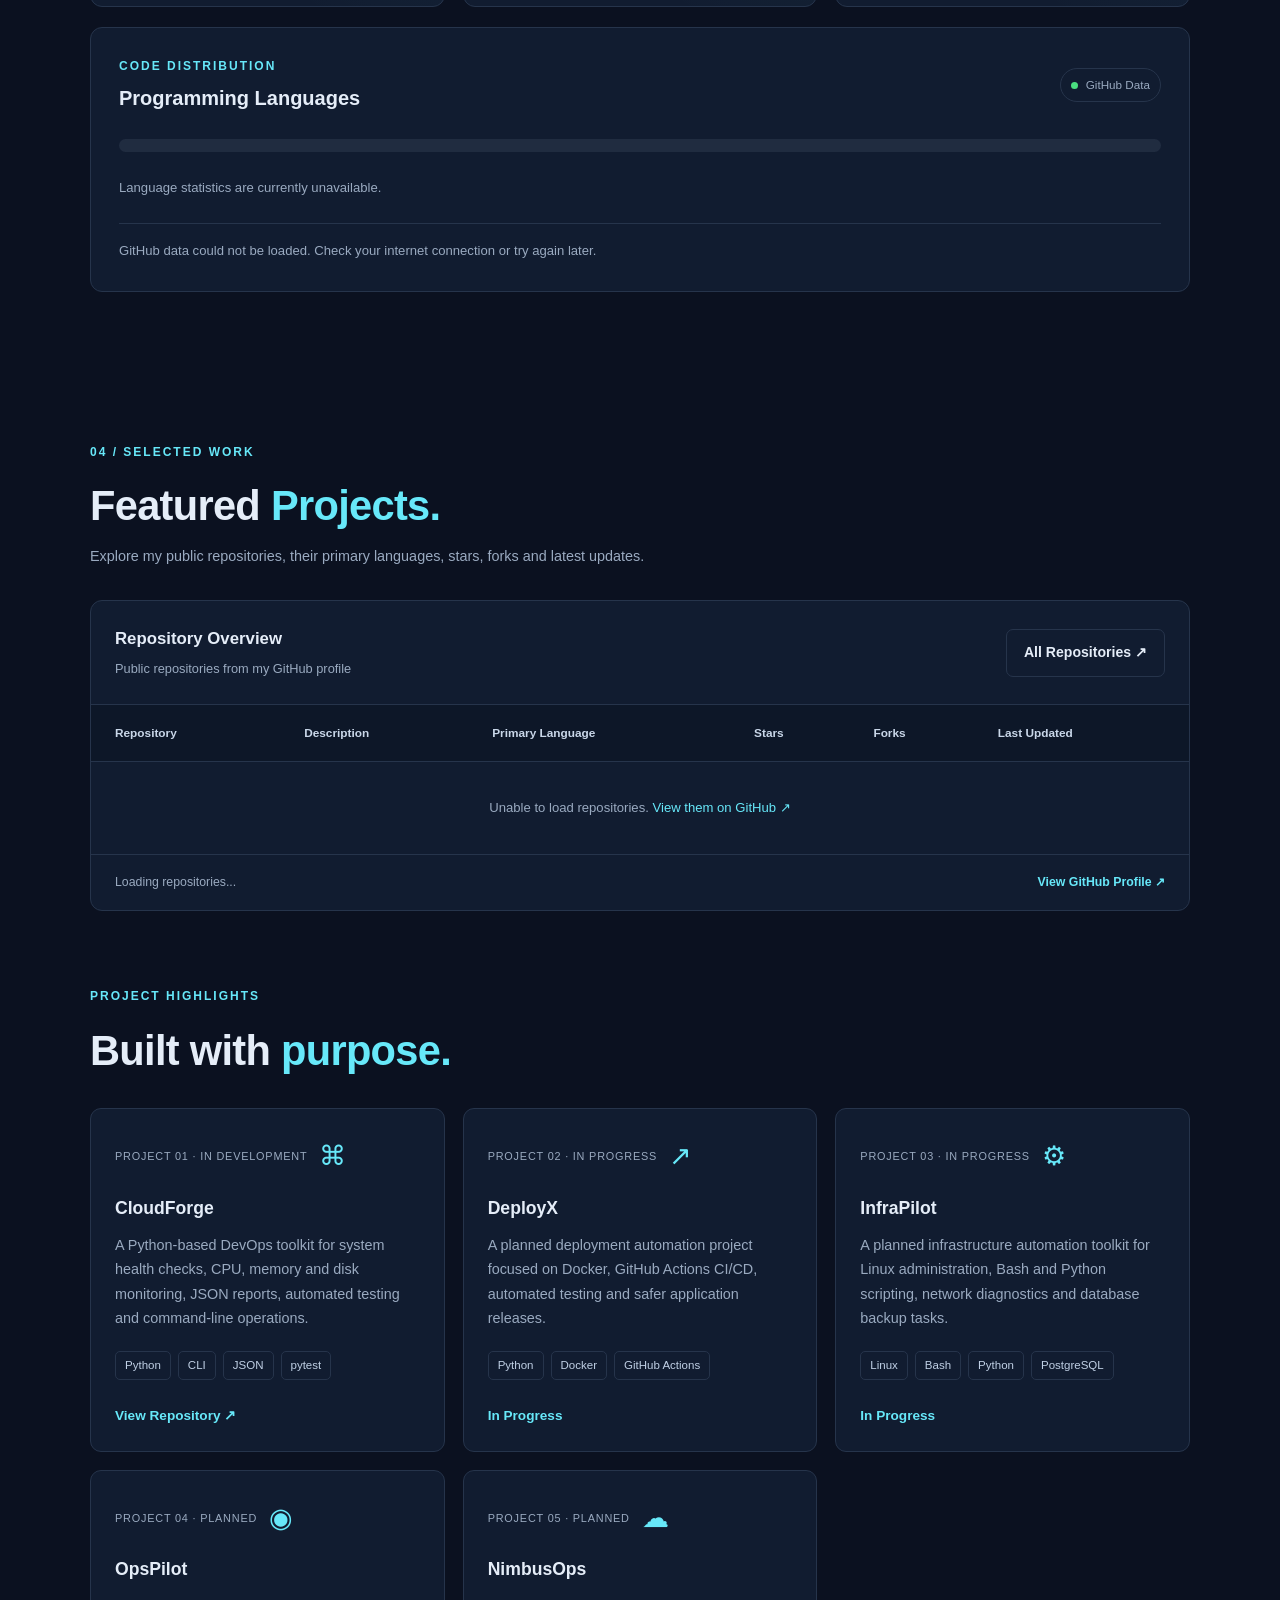
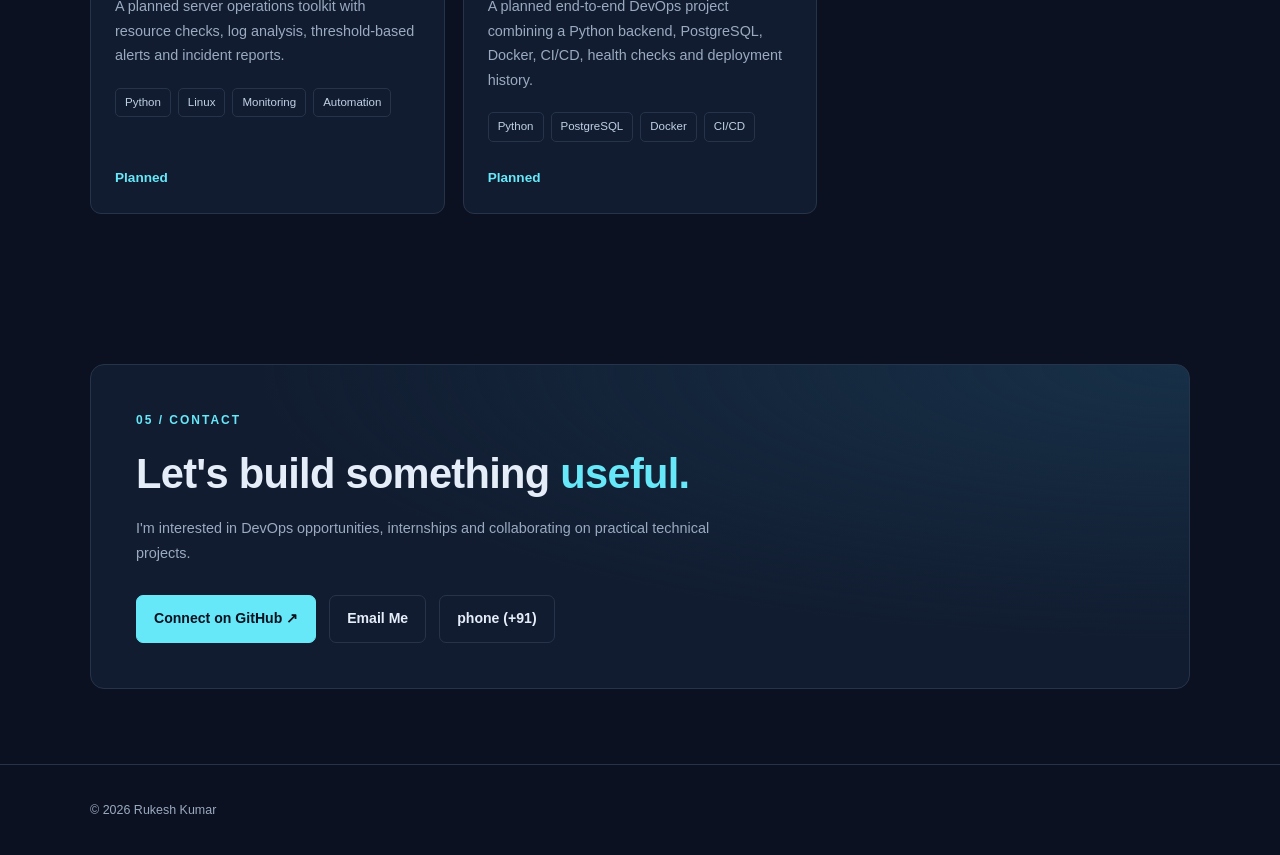
==== commit fe1f783e: "Update project link in index.html" ====
--- a/index.html
+++ b/index.html
@@ -303,7 +303,8 @@
             <span>GitHub Actions</span>
           </div>
 
-          <span class="https://github.com/Rukeshkumar914/deployx">In Progress</span>
+          <span class="project-link"
+                href="https://github.com/Rukeshkumar914/deployx">In Progress</span>
         </article>
 
         <article class="project-card">
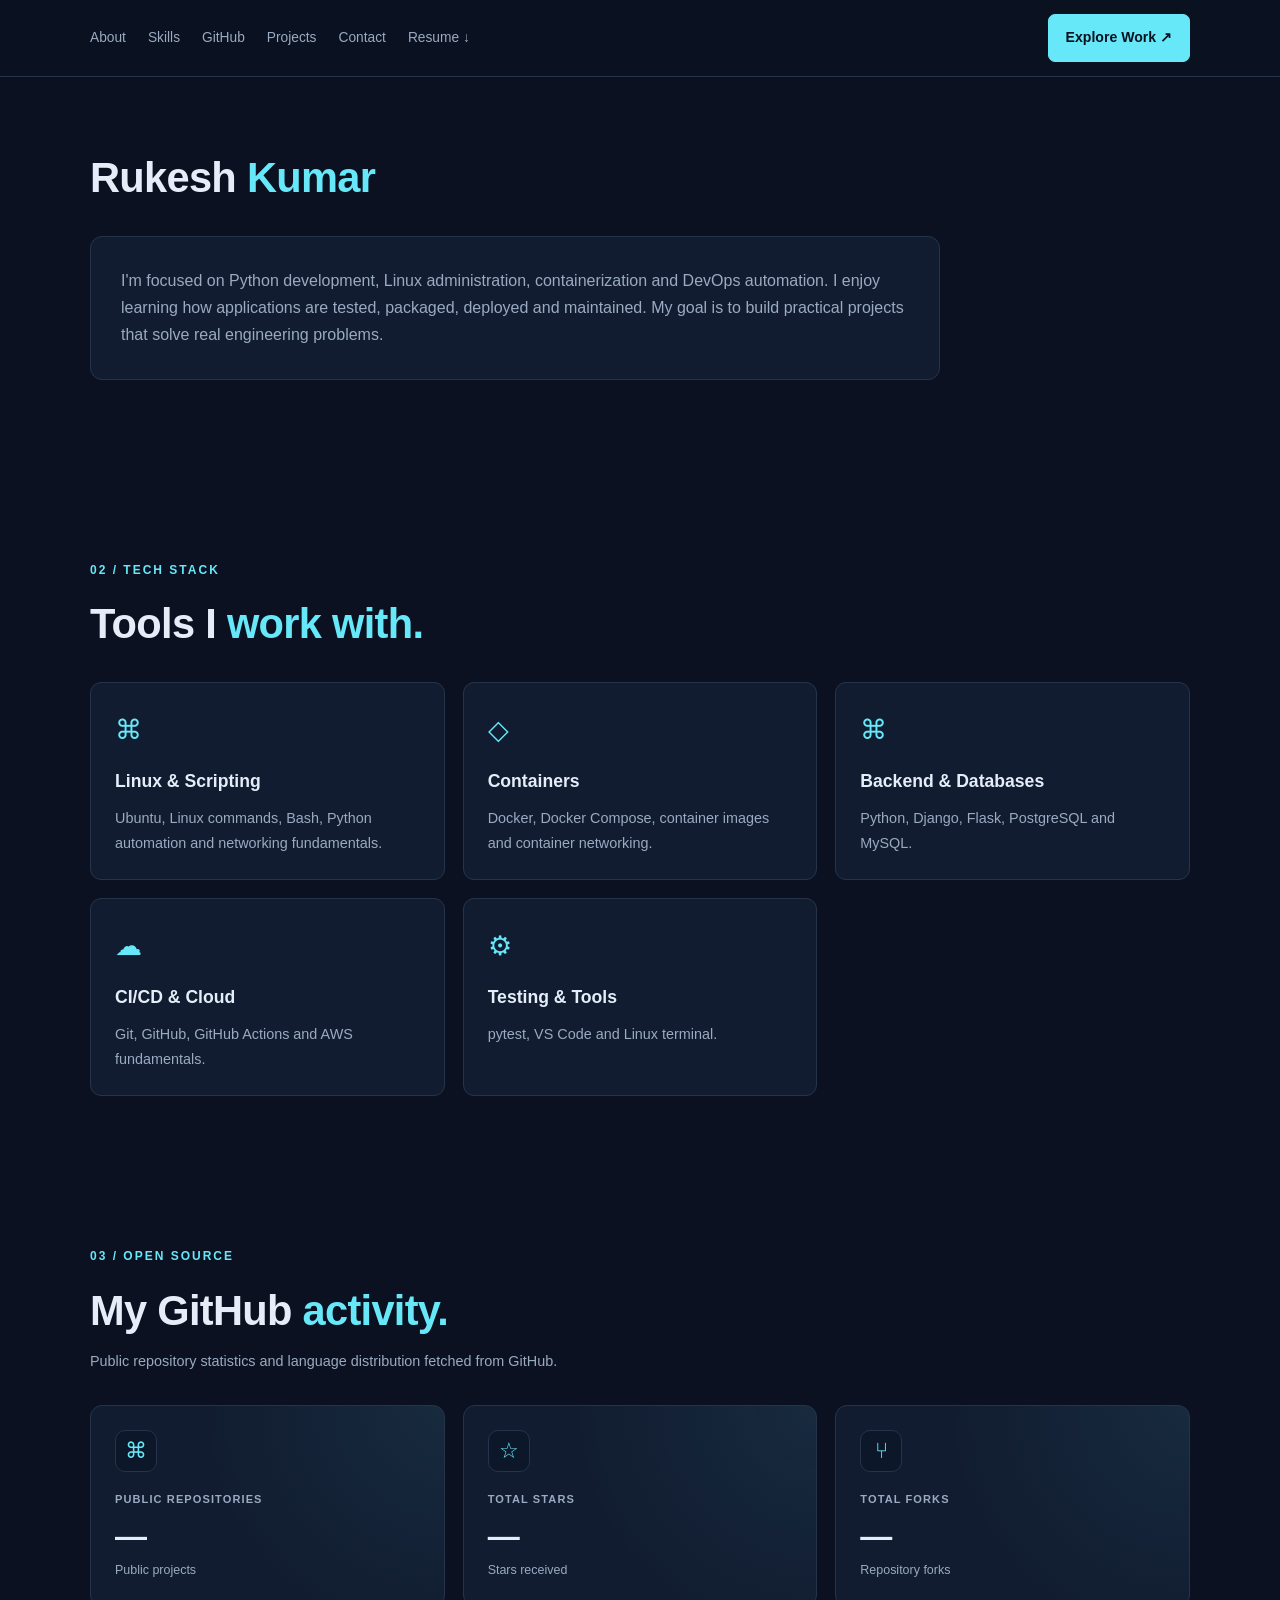
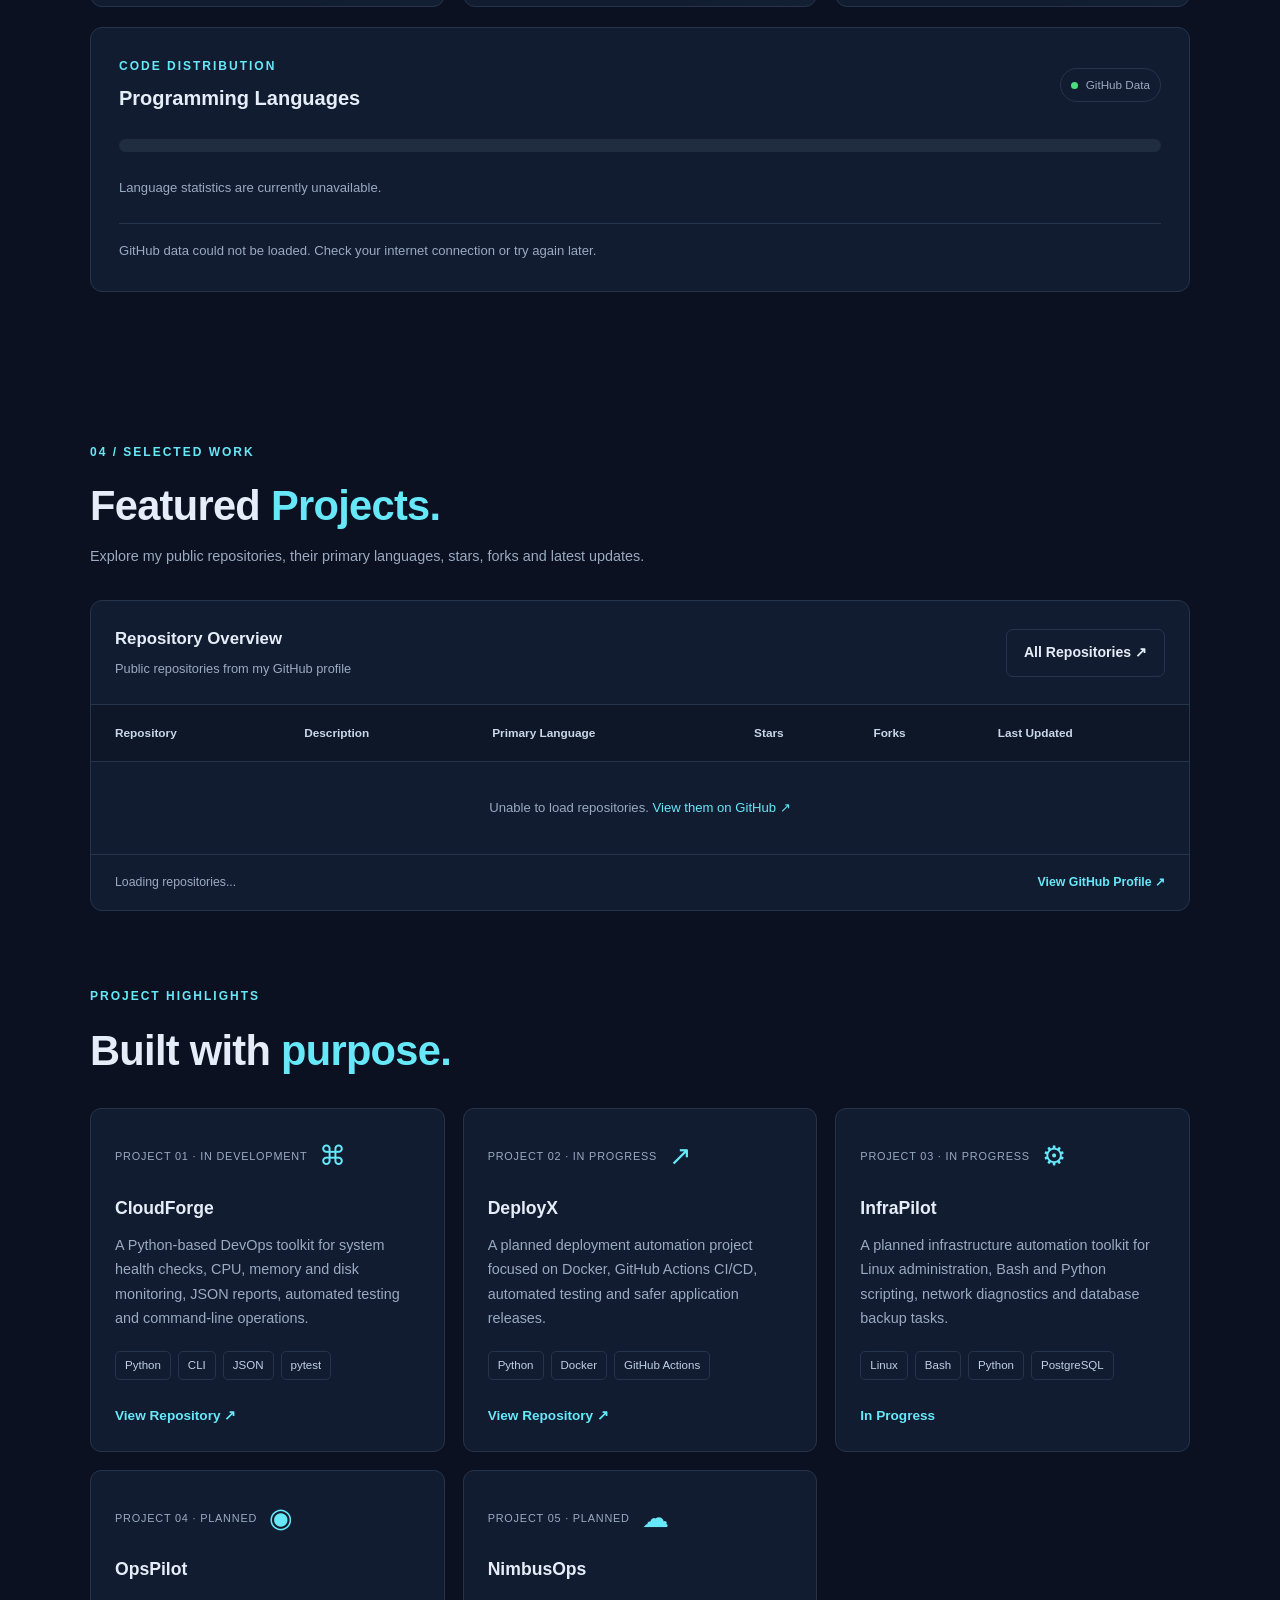
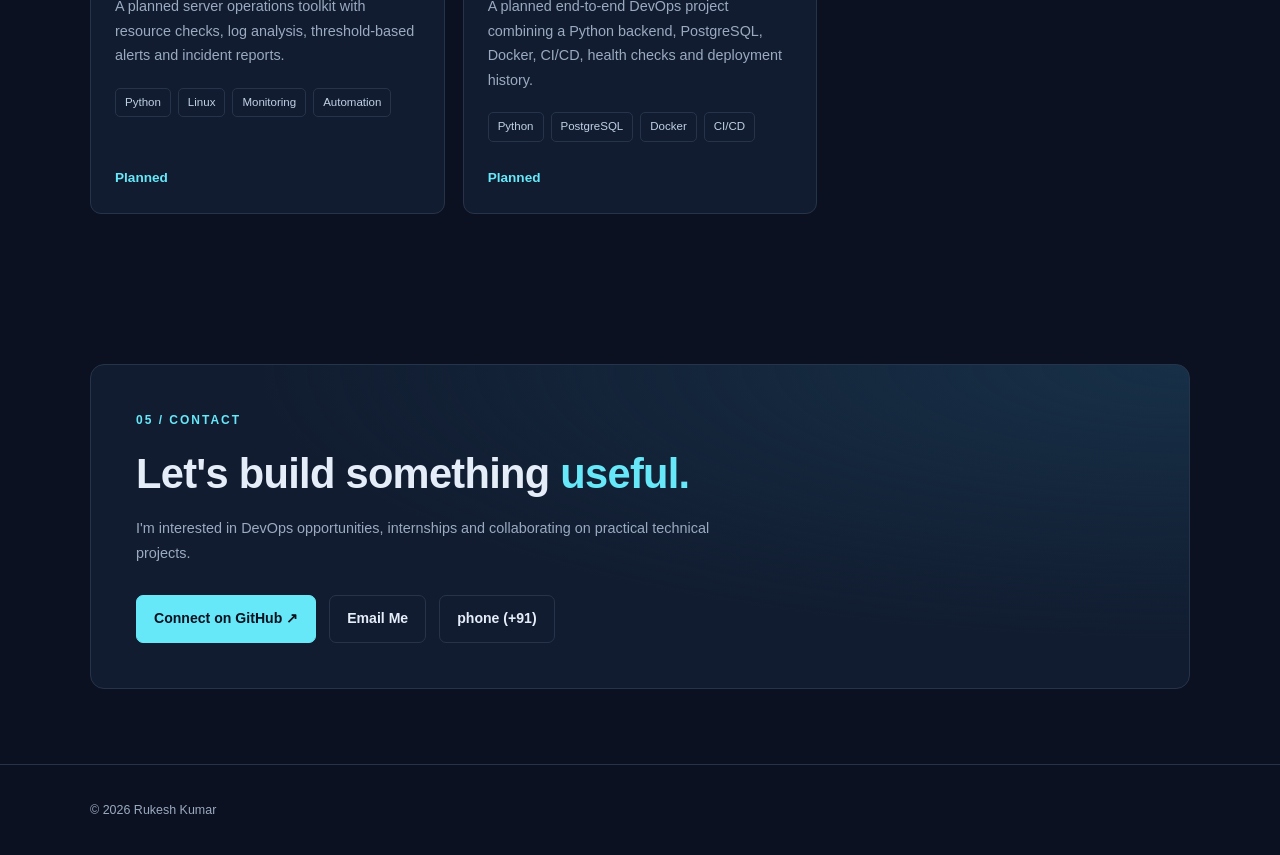
==== commit 1eb79545: "Replace project link text with a hyperlink" ====
--- a/index.html
+++ b/index.html
@@ -303,8 +303,15 @@
             <span>GitHub Actions</span>
           </div>
 
-          <span class="project-link"
-                href="https://github.com/Rukeshkumar914/deployx">In Progress</span>
+          <a
+            class="project-link"
+                href="https://github.com/Rukeshkumar914/deployx"
+                target="_blank"
+                rel="noopener noreferrer"
+            >
+                View Repository ↗
+          </a>
+            
         </article>
 
         <article class="project-card">
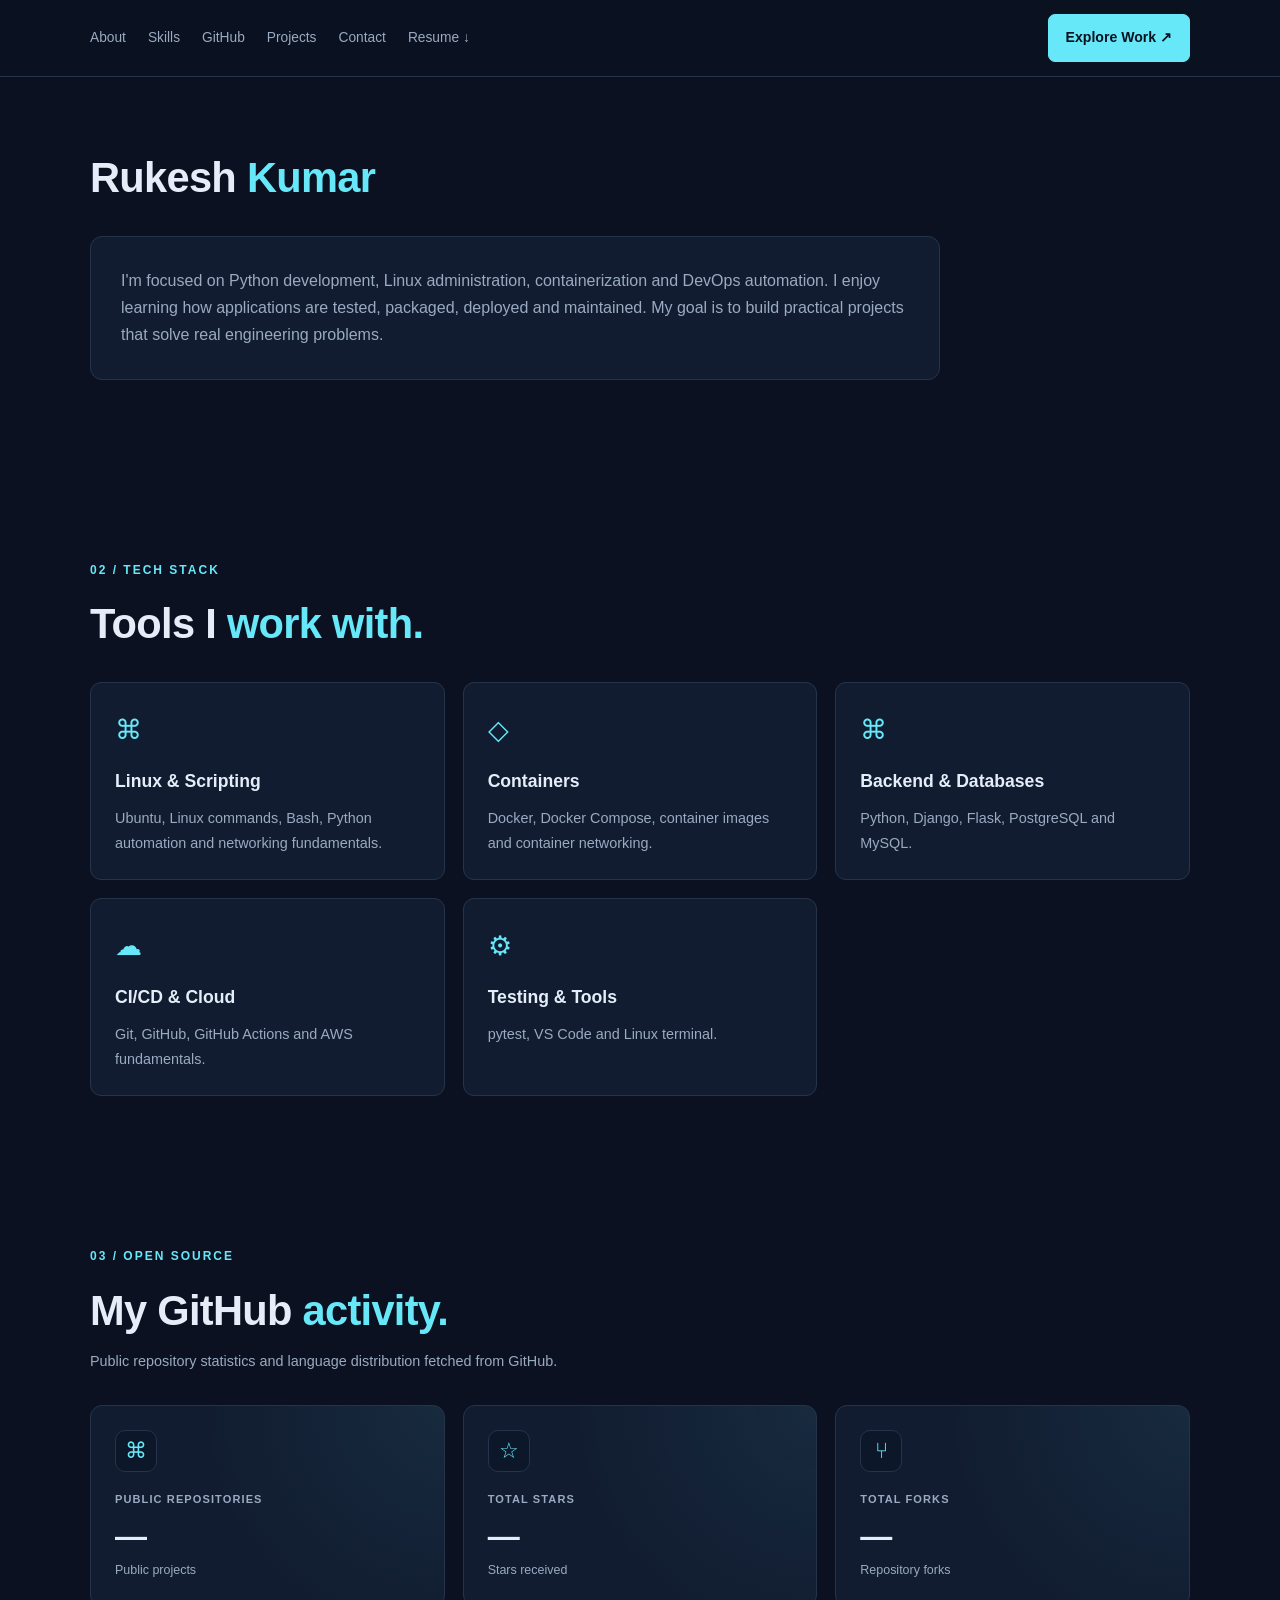
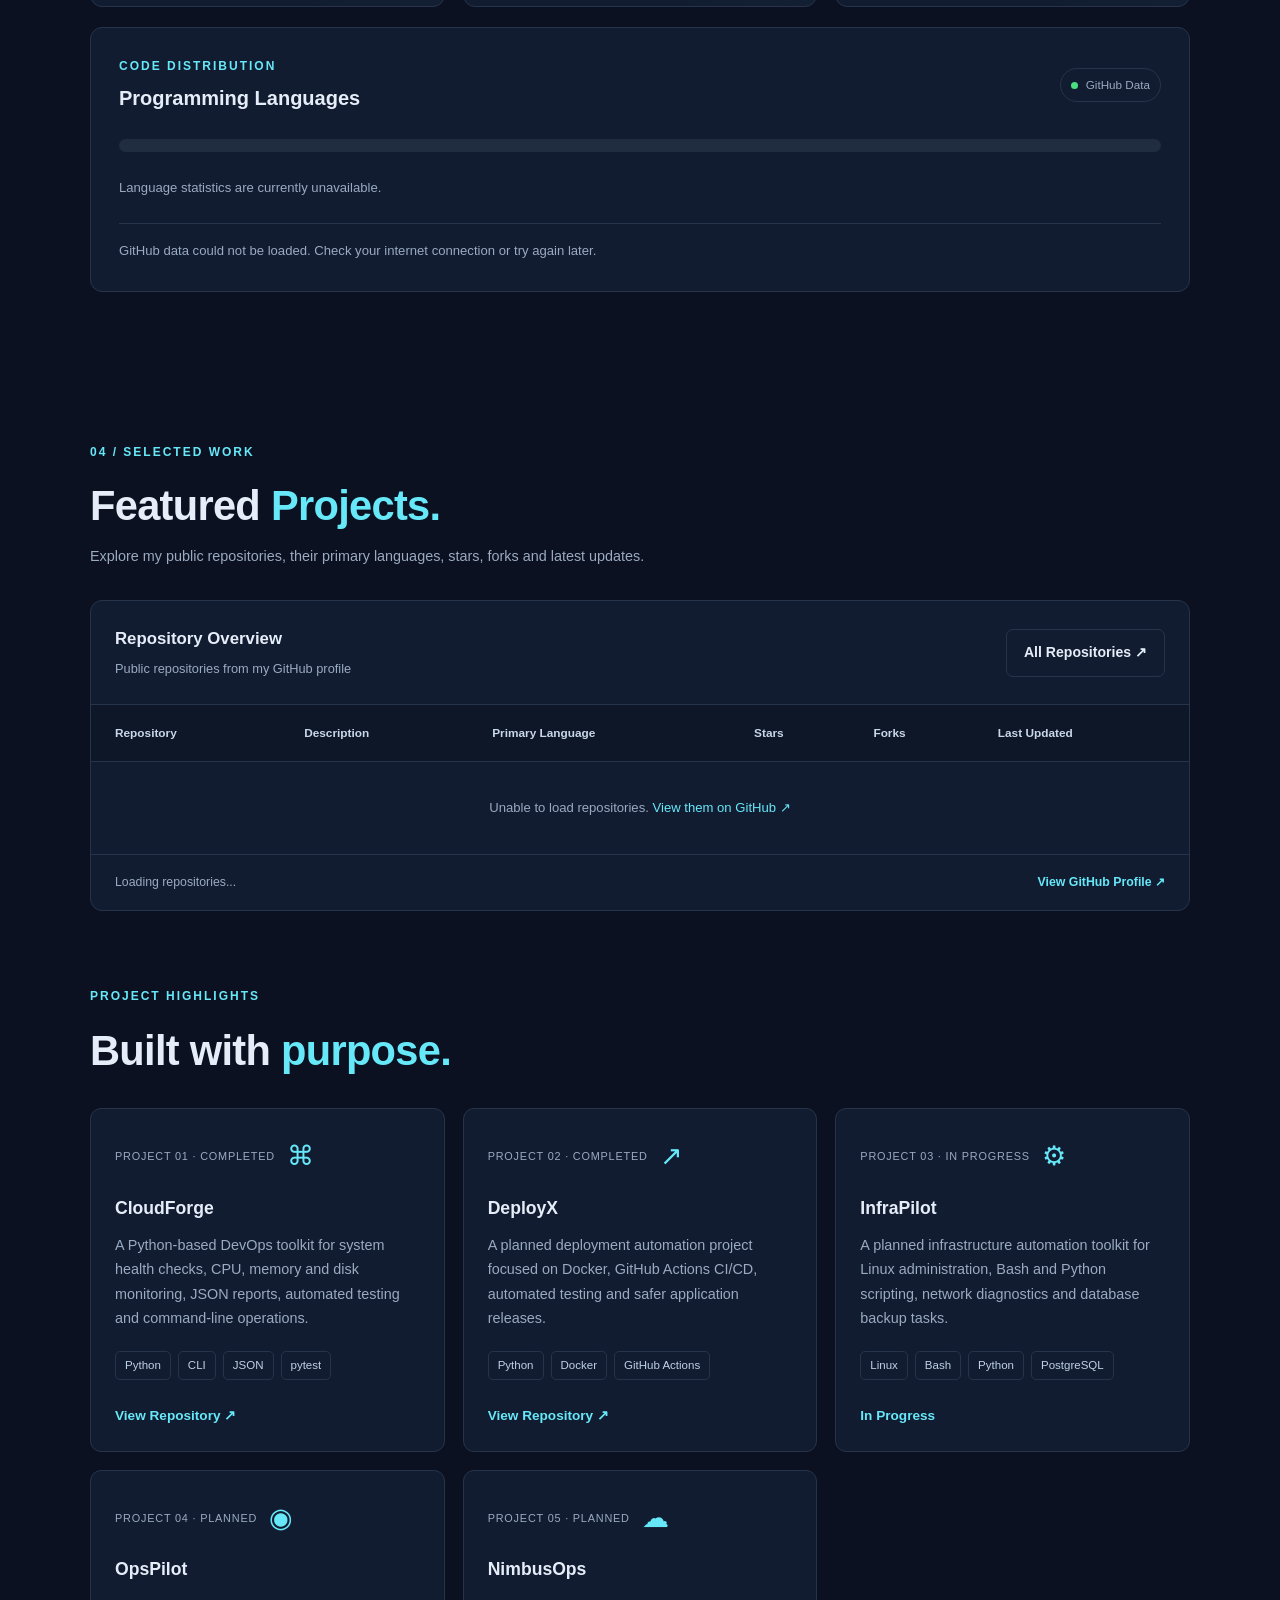
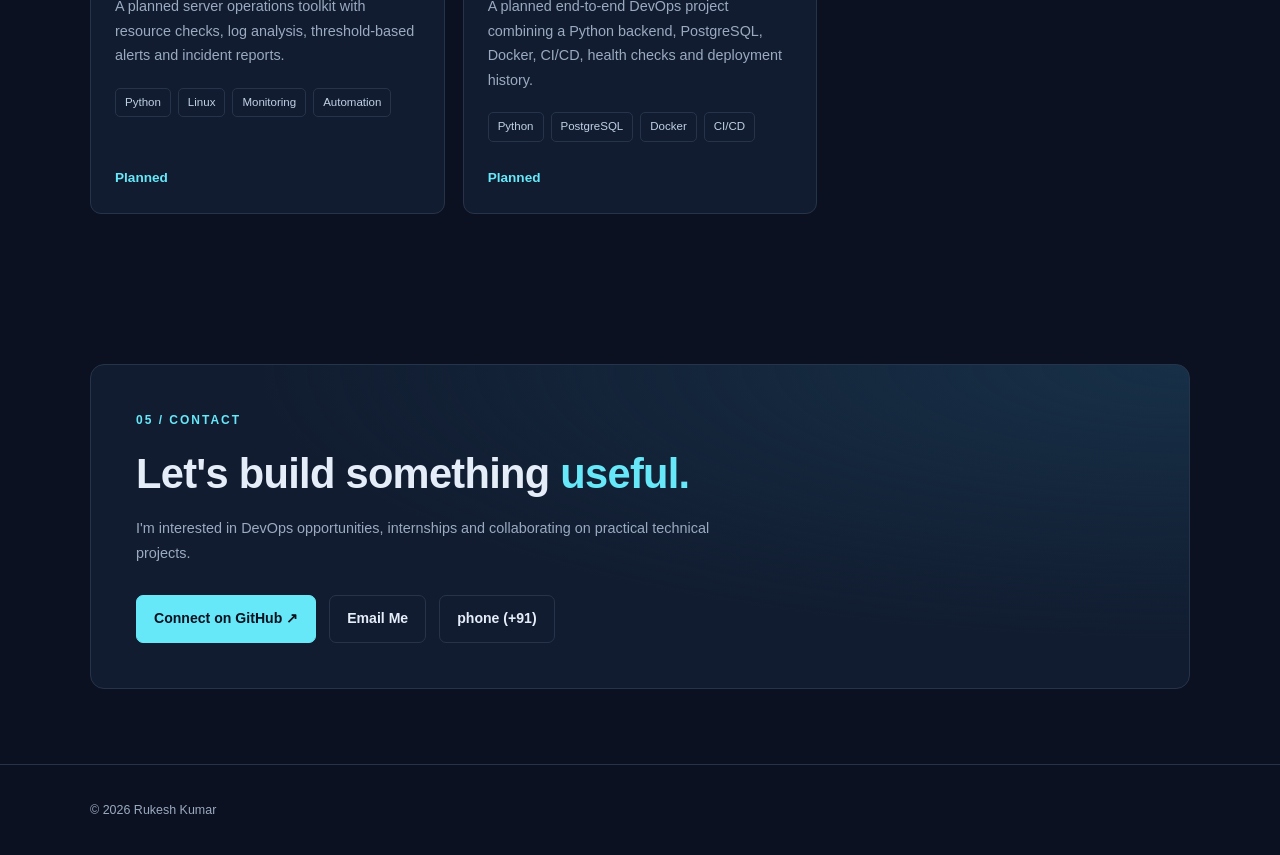
==== commit 3a11299b: "Update project status from 'IN DEVELOPMENT' to 'COMPLETED'" ====
--- a/index.html
+++ b/index.html
@@ -254,7 +254,7 @@
       <div class="projects-grid">
         <article class="project-card">
           <div class="project-top">
-            <span class="project-number">PROJECT 01 · IN DEVELOPMENT</span>
+            <span class="project-number">PROJECT 01 · COMPLETED </span>
             <span class="project-symbol">⌘</span>
           </div>
 
@@ -285,7 +285,7 @@
 
         <article class="project-card">
           <div class="project-top">
-            <span class="project-number">PROJECT 02 · IN PROGRESS</span>
+            <span class="project-number">PROJECT 02 · COMPLETED </span>
             <span class="project-symbol">↗</span>
           </div>
 
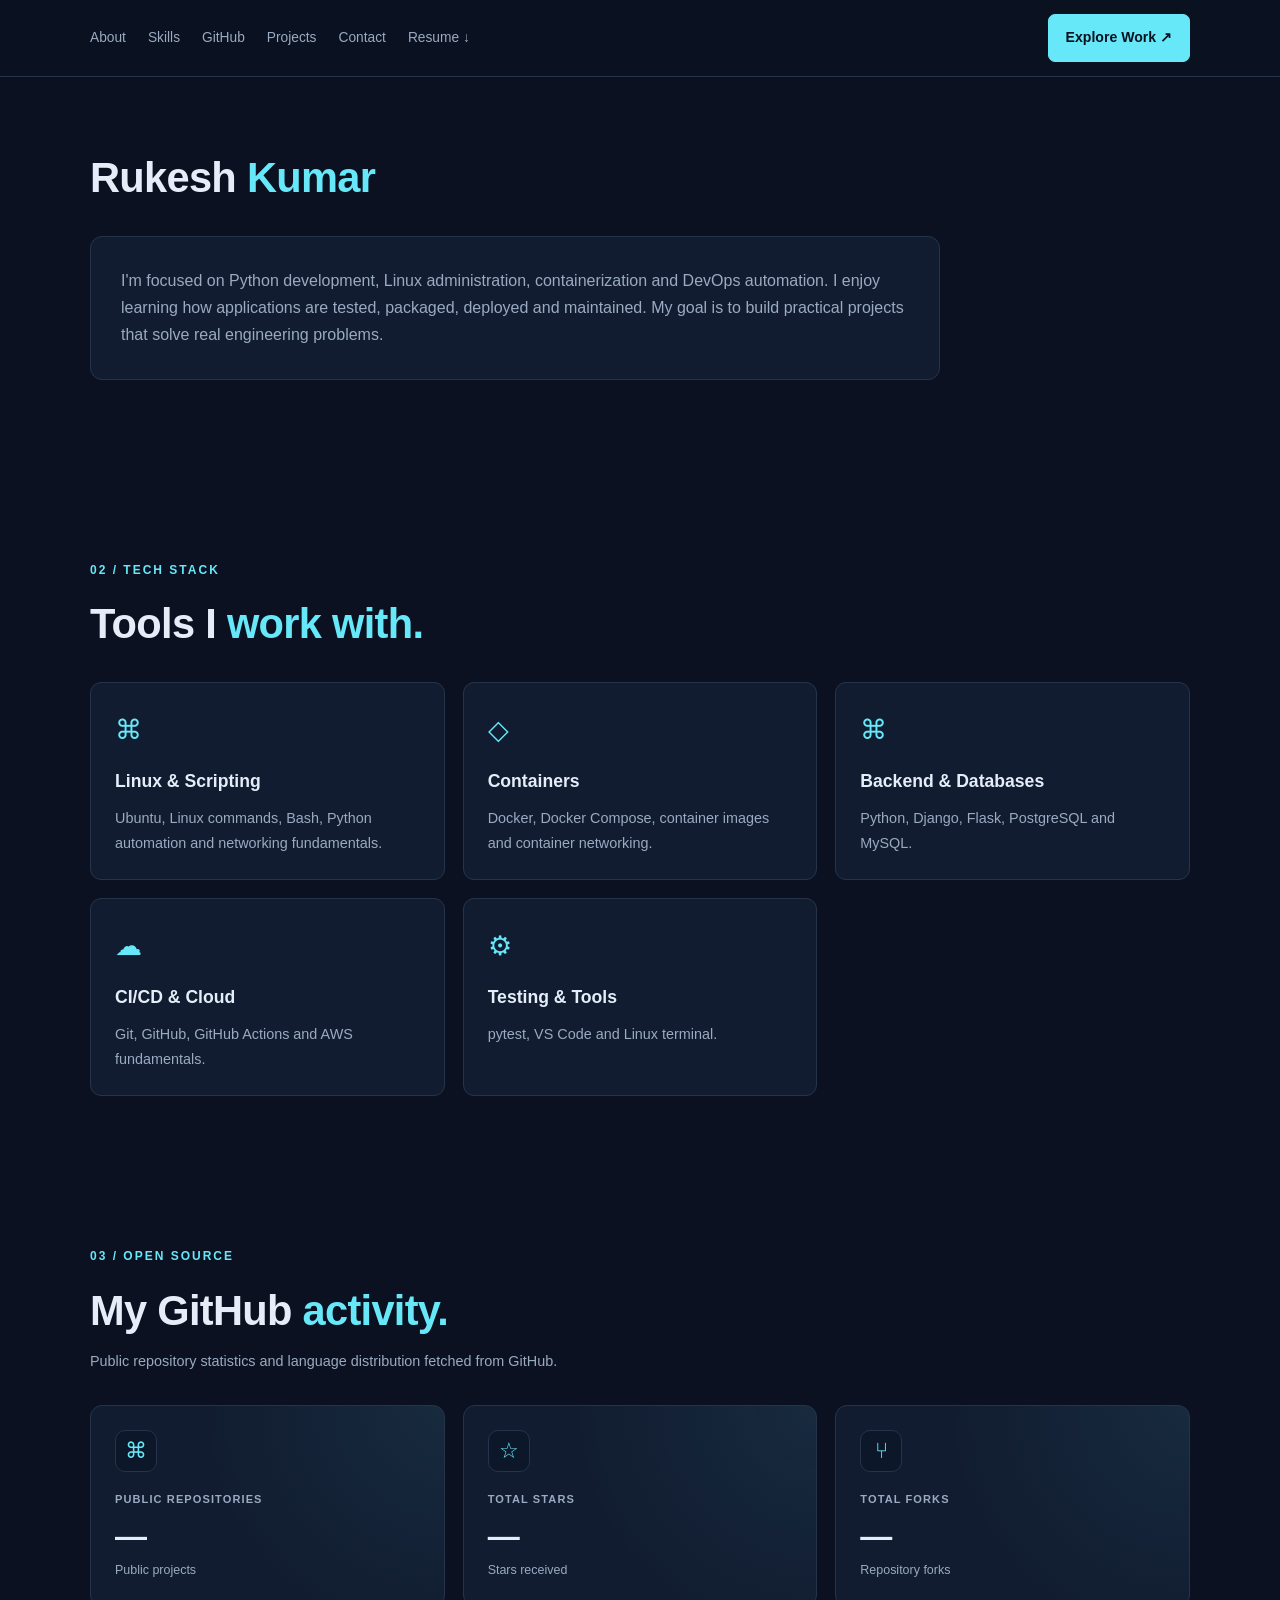
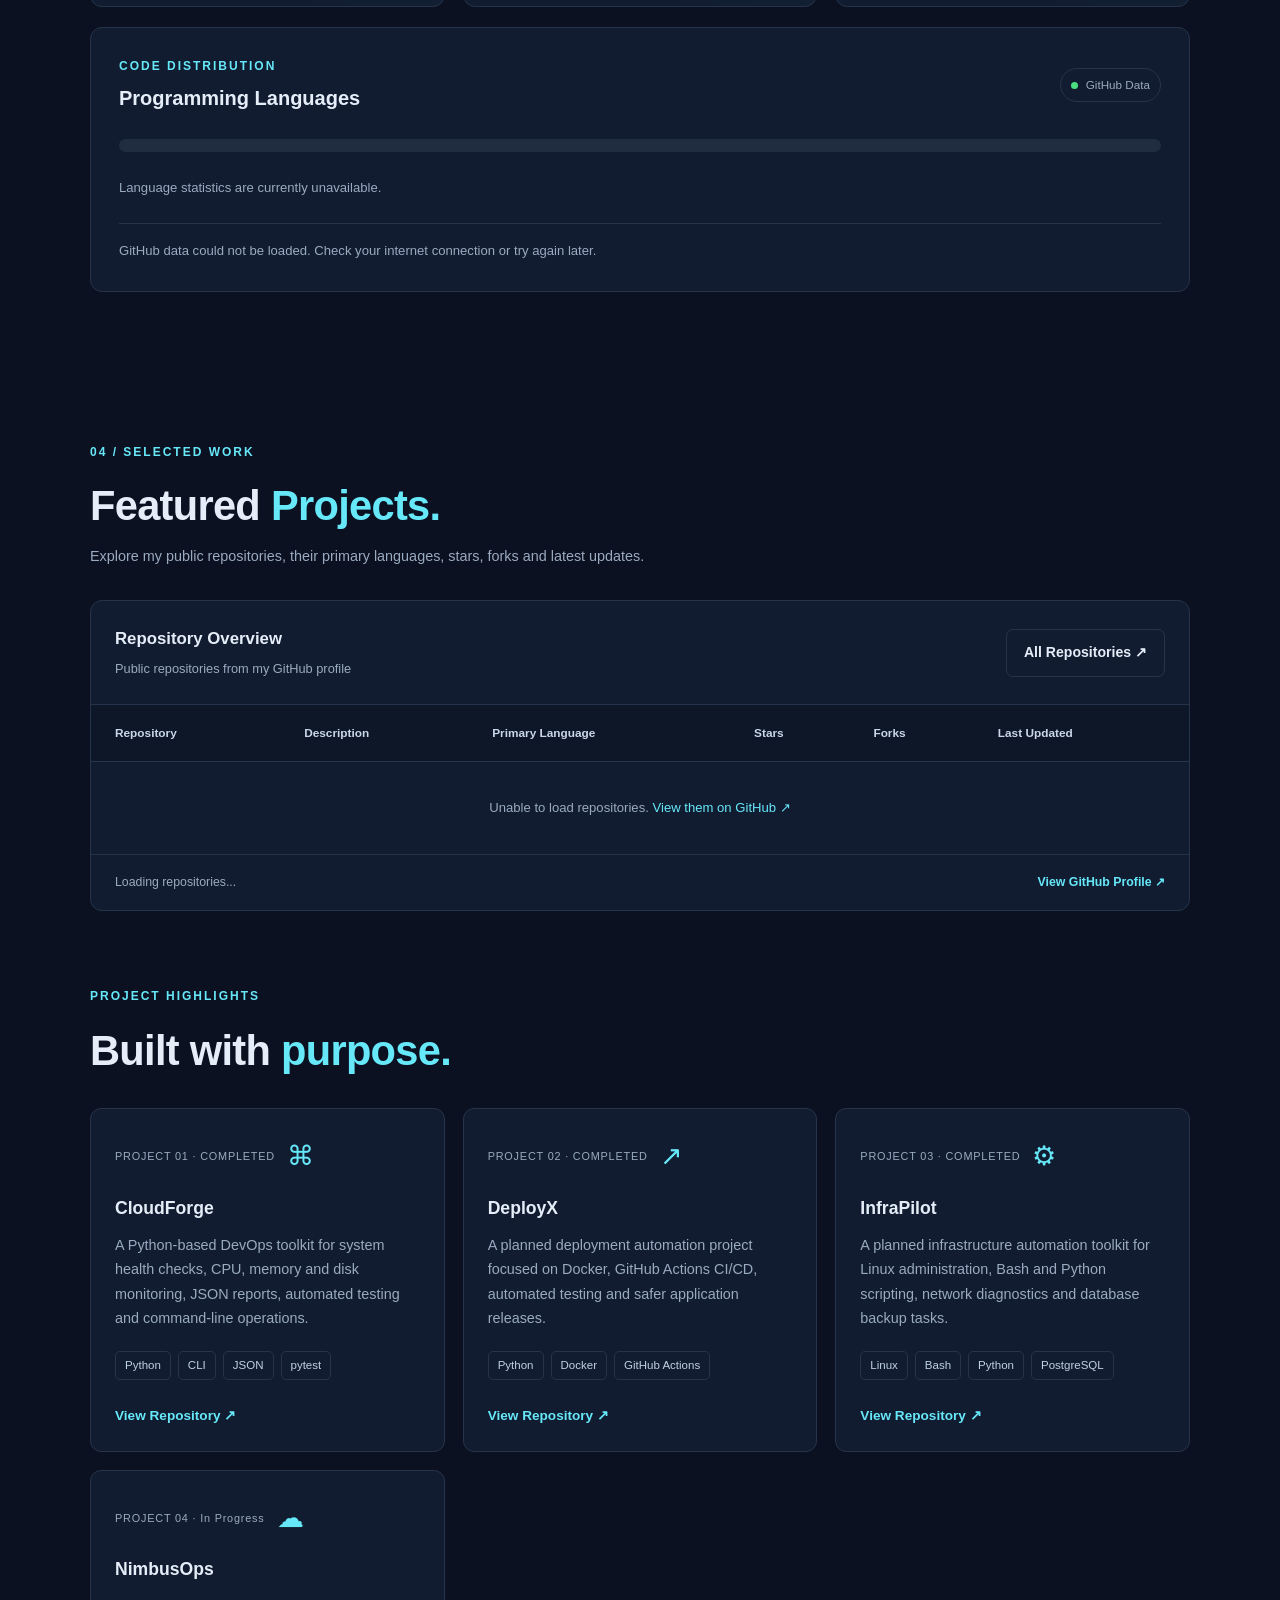
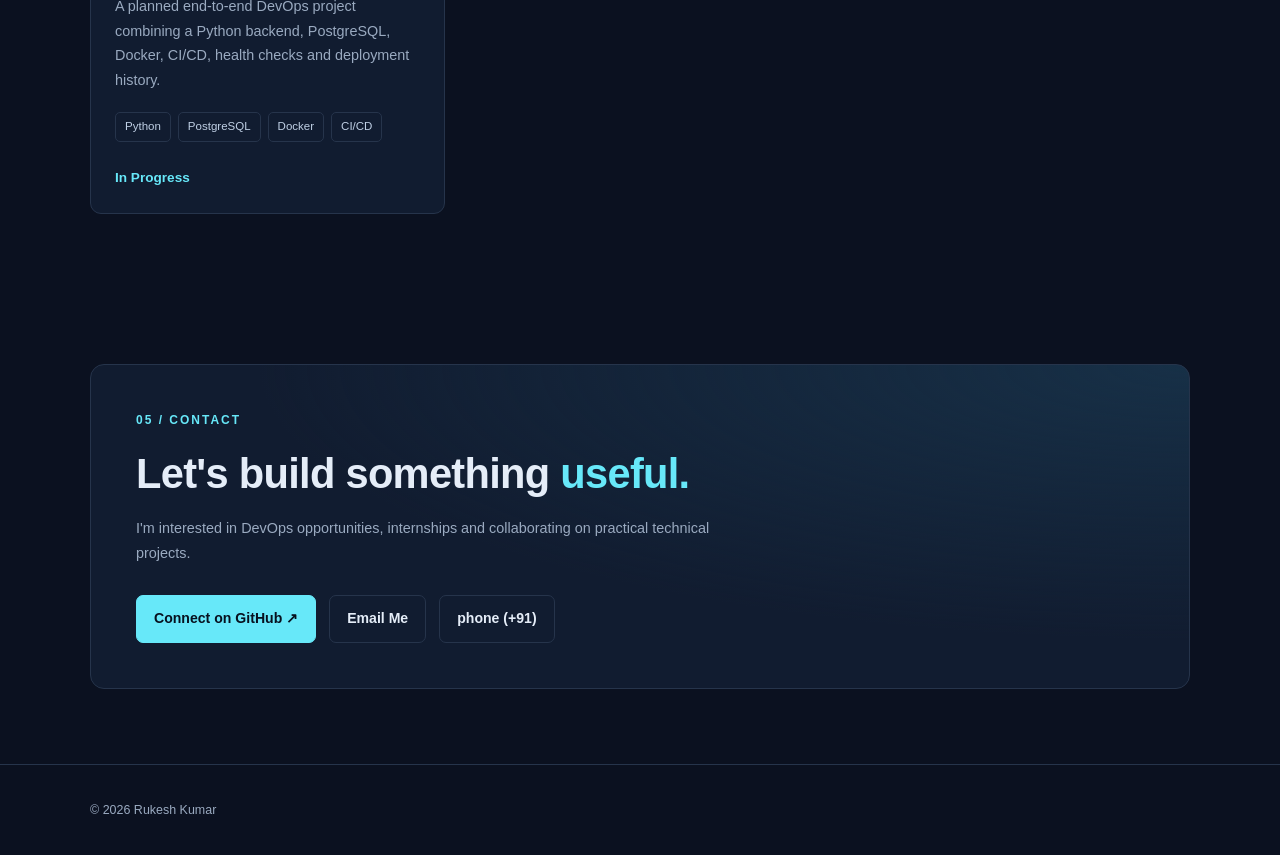
==== commit e2498088: "Update project statuses and remove Project 04 details Updated project status from 'In Progress' to '" ====
--- a/index.html
+++ b/index.html
@@ -316,7 +316,7 @@
 
         <article class="project-card">
           <div class="project-top">
-            <span class="project-number">PROJECT 03 · IN PROGRESS</span>
+            <span class="project-number">PROJECT 03 · COMPLETED </span>
             <span class="project-symbol">⚙</span>
           </div>
 
@@ -335,36 +335,22 @@
             <span>PostgreSQL</span>
           </div>
 
-          <span class="project-link">In Progress</span>
-        </article>
+          <a
+            class="project-link"
+                href="https://github.com/Rukeshkumar914/infrapilot"
+                target="_blank"
+                rel="noopener noreferrer"
+            >
+                View Repository ↗
+          </a>
+              
+          
+        </article>
+
 
         <article class="project-card">
           <div class="project-top">
-            <span class="project-number">PROJECT 04 · PLANNED</span>
-            <span class="project-symbol">◉</span>
-          </div>
-
-          <h3>OpsPilot</h3>
-
-          <p>
-            A planned server operations toolkit with resource
-            checks, log analysis, threshold-based alerts
-            and incident reports.
-          </p>
-
-          <div class="tags">
-            <span>Python</span>
-            <span>Linux</span>
-            <span>Monitoring</span>
-            <span>Automation</span>
-          </div>
-
-          <span class="project-link">Planned</span>
-        </article>
-
-        <article class="project-card">
-          <div class="project-top">
-            <span class="project-number">PROJECT 05 · PLANNED</span>
+            <span class="project-number">PROJECT 04 · In Progress</span>
             <span class="project-symbol">☁</span>
           </div>
 
@@ -383,7 +369,7 @@
             <span>CI/CD</span>
           </div>
 
-          <span class="project-link">Planned</span>
+          <span class="project-link"> In Progress </span>
         </article>
       </div>
     </section>
